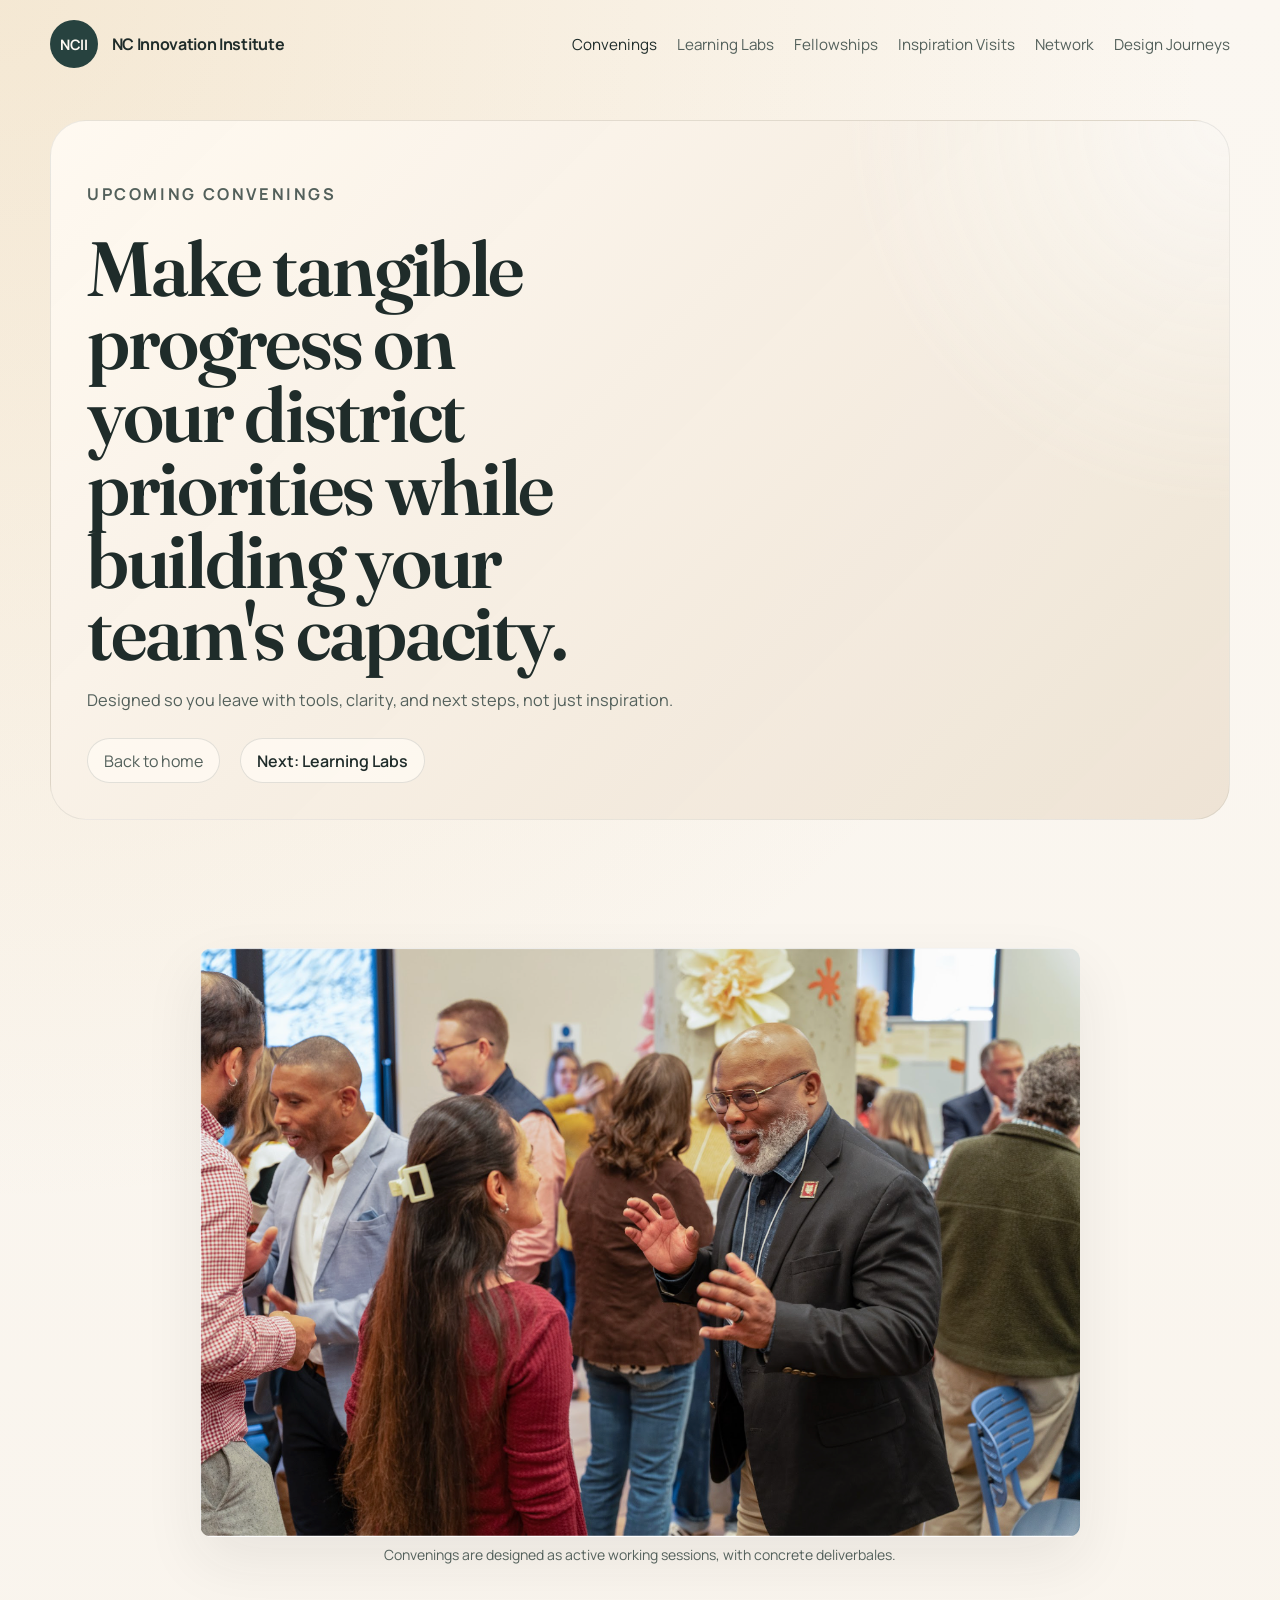
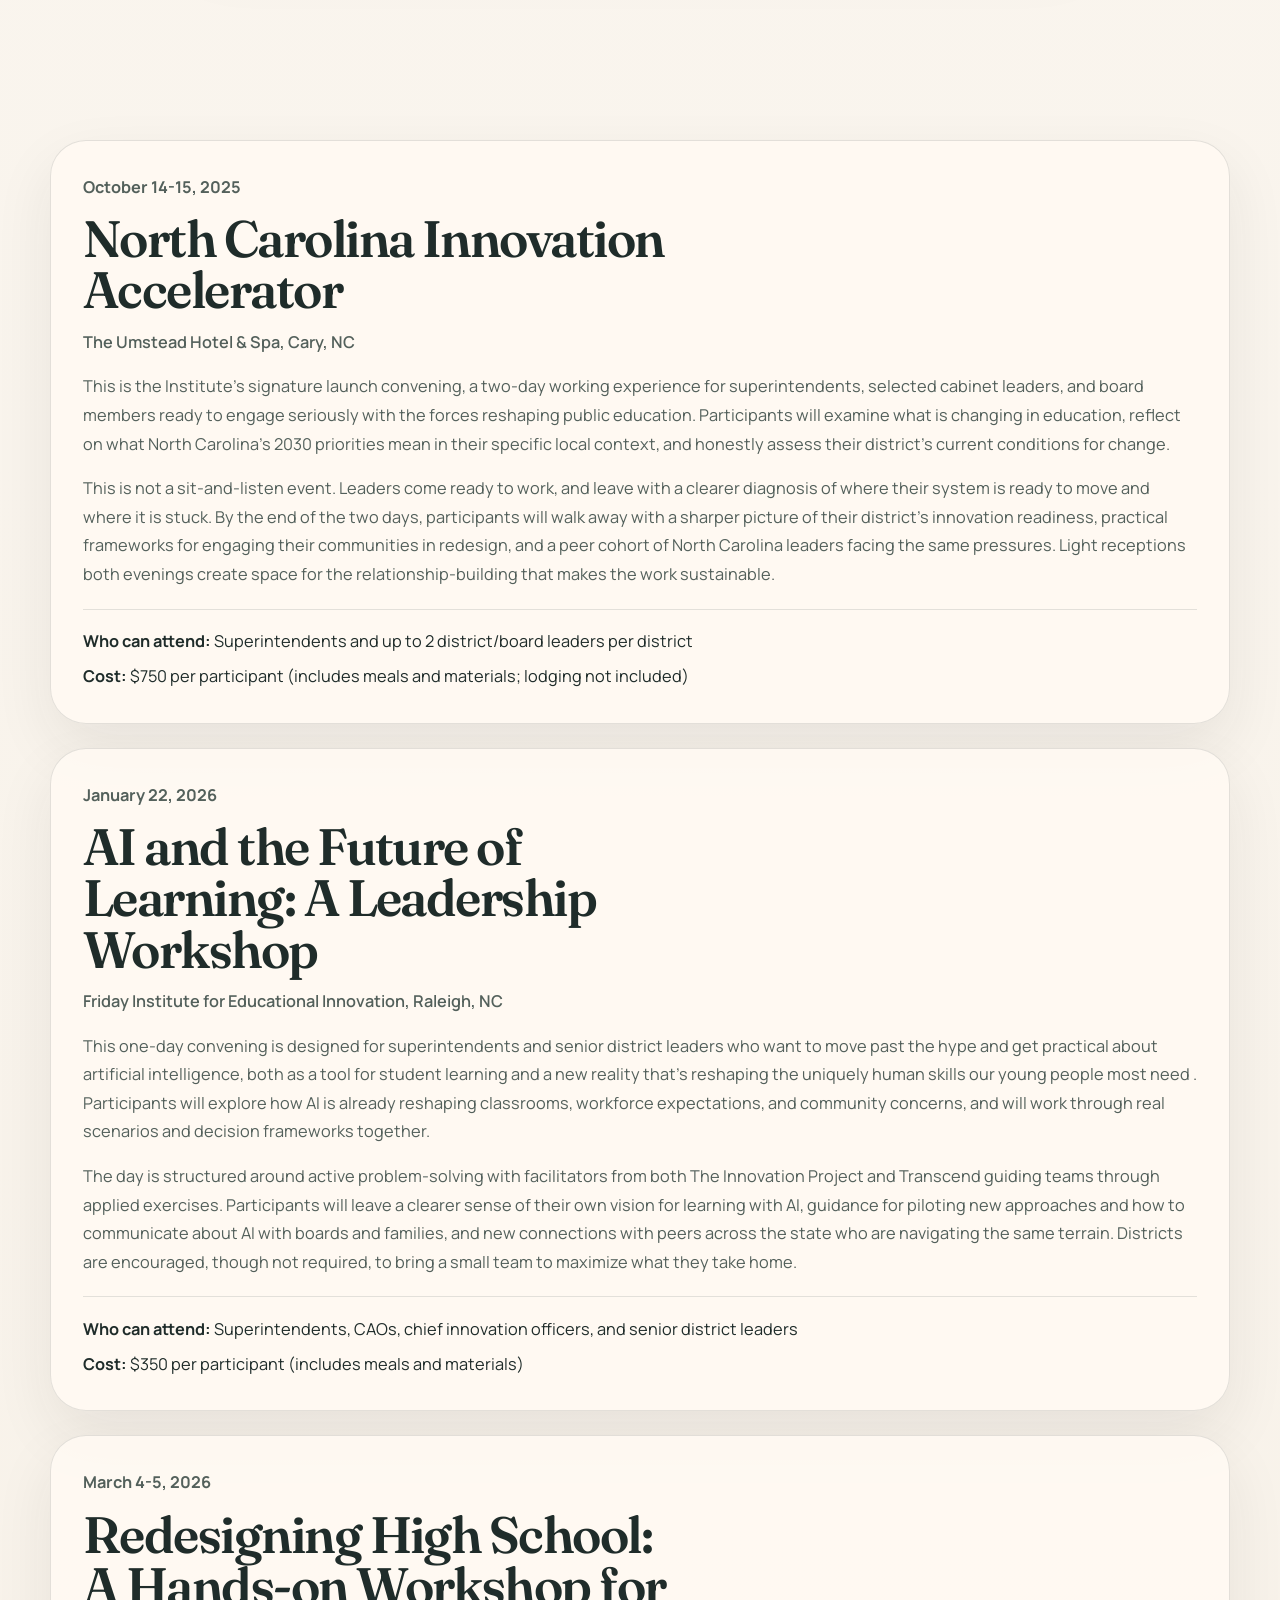
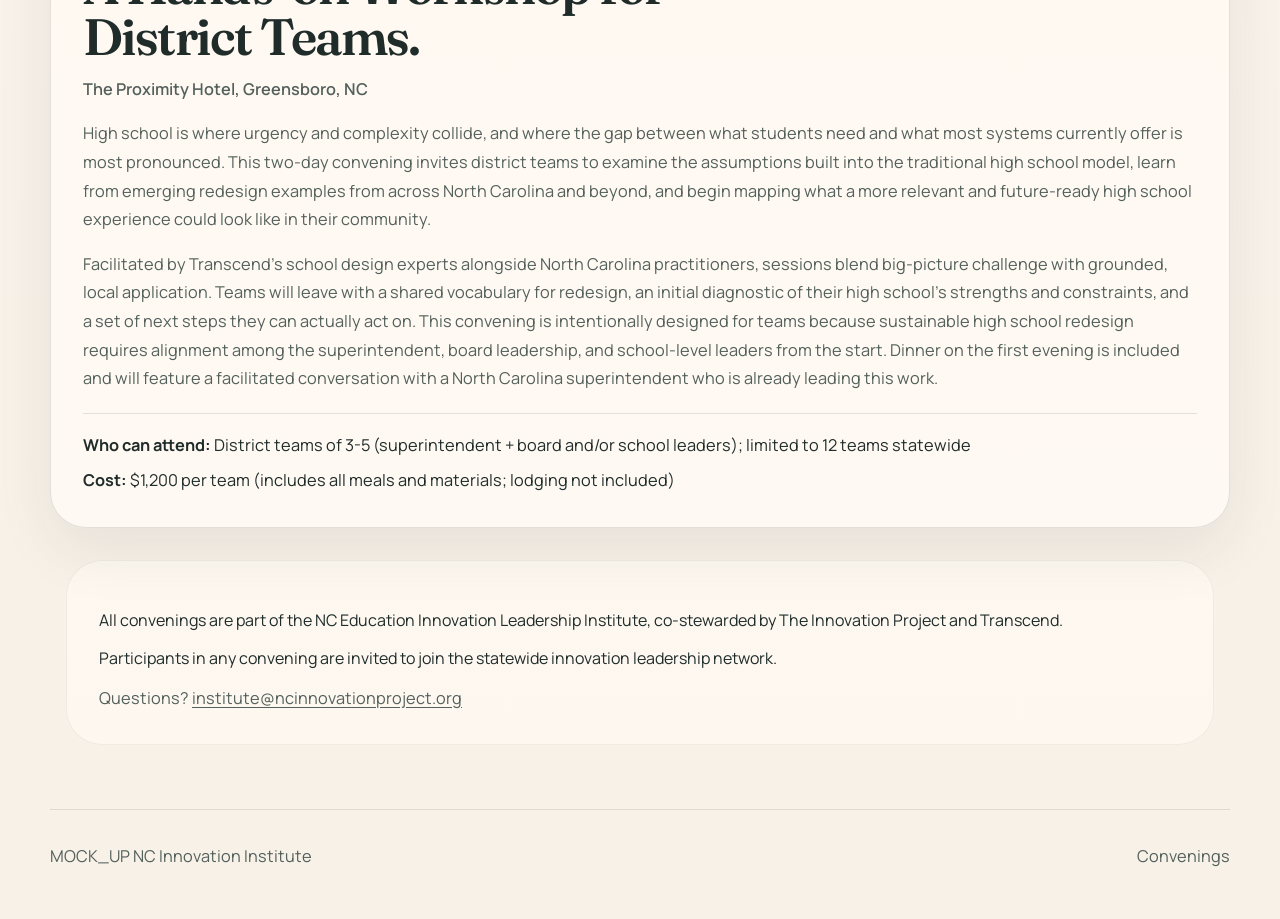
==== pages/convenings.html @ 60e68840 "Initial website version" ====
<!DOCTYPE html>
<html lang="en">
  <head>
    <meta charset="UTF-8" />
    <meta name="viewport" content="width=device-width, initial-scale=1.0" />
    <title>Convenings | NC Innovation Institute</title>
    <link rel="preconnect" href="https://fonts.googleapis.com" />
    <link rel="preconnect" href="https://fonts.gstatic.com" crossorigin />
    <link
      href="https://fonts.googleapis.com/css2?family=Fraunces:opsz,wght@9..144,500;9..144,600&family=Manrope:wght@400;500;600;700&display=swap"
      rel="stylesheet"
    />
    <link rel="stylesheet" href="../styles.css" />
  </head>
  <body>
    <div class="page-shell">
      <header class="site-header">
        <a class="brand" href="../index.html">
          <span class="brand-mark">NCII</span>
          <span class="brand-text">NC Innovation Institute</span>
        </a>
        <button class="nav-toggle" type="button" aria-expanded="false" aria-controls="site-nav">
          Menu
        </button>
        <nav id="site-nav" class="site-nav">
          <a href="./convenings.html">Convenings</a>
          <a href="./learning-labs.html">Learning Labs</a>
          <a href="./fellowships.html">Fellowships</a>
          <a href="./inspiration-visits.html">Inspiration Visits</a>
          <a href="./network.html">Network</a>
          <a href="./design-journeys.html">Design Journeys</a>
        </nav>
      </header>

      <main>
        <section class="page-hero section">
          <div class="page-hero-panel accent-sand">
            <div class="page-intro">
              <p class="eyebrow">Upcoming Convenings</p>
              <h1>Make tangible progress on your district priorities while building your team's capacity.</h1>
              <p>
                Designed so you leave with tools, clarity, and next steps, not just inspiration.
              </p>
            </div>
            <div class="subnav">
              <a href="../index.html">Back to home</a>
              <a href="./learning-labs.html" class="sage-tab">Next: Learning Labs</a>
            </div>
          </div>
        </section>

        <section class="section">
          <div class="image-row">
            <figure class="full-width-photo">
              <img
                src="../Images/Adults1%20.png"
                alt="Education leaders gathered in a working session"
                class="full-width-image"
                loading="lazy"
              />
              <p class="image-caption">Convenings are designed as active working sessions, with concrete deliverbales.</p>
            </figure>
          </div>
        </section>

        <section class="section">
          <div class="events-grid">
            <article class="event-card">
              <p class="event-kicker">October 14-15, 2025</p>
              <h2>North Carolina Innovation Accelerator</h2>
              <p class="event-location">The Umstead Hotel &amp; Spa, Cary, NC</p>
              <p>
                This is the Institute's signature launch convening, a two-day working experience
                for superintendents, selected cabinet leaders, and board members ready to engage
                seriously with the forces reshaping public education. Participants will examine what
                is changing in education, reflect on what North Carolina's 2030 priorities mean in
                their specific local context, and honestly assess their district's current
                conditions for change.
              </p>
              <p>
                This is not a sit-and-listen event. Leaders come ready to work, and leave with a
                clearer diagnosis of where their system is ready to move and where it is stuck. By
                the end of the two days, participants will walk away with a sharper picture of
                their district's innovation readiness, practical frameworks for engaging their
                communities in redesign, and a peer cohort of North Carolina leaders facing the
                same pressures. Light receptions both evenings create space for the
                relationship-building that makes the work sustainable.
              </p>
              <div class="event-meta">
                <p><strong>Who can attend:</strong> Superintendents and up to 2 district/board leaders per district</p>
                <p><strong>Cost:</strong> $750 per participant (includes meals and materials; lodging not included)</p>
              </div>
            </article>

            <article class="event-card">
              <p class="event-kicker">January 22, 2026</p>
              <h2>AI and the Future of Learning: A Leadership Workshop</h2>
              <p class="event-location">Friday Institute for Educational Innovation, Raleigh, NC</p>
              <p>
                This one-day convening is designed for superintendents and senior district
                leaders who want to move past the hype and get practical about artificial
                intelligence, both as a tool for student learning and a new reality that's reshaping the uniquely human skills our young people most need .
                Participants will explore how AI is already reshaping classrooms, workforce
                expectations, and community concerns, and will work through real scenarios and
                decision frameworks together.
              </p>
              <p>
                The day is structured around active problem-solving with facilitators from both The
                Innovation Project and Transcend guiding teams through applied exercises.
                Participants will leave a clearer sense of their own vision for learning with AI,
                guidance for piloting new approaches and how to communicate about AI with boards and
                families, and new connections with peers across the state who are navigating the
                same terrain. Districts are encouraged, though not required, to bring a small team
                to maximize what they take home.
              </p>
              <div class="event-meta">
                <p><strong>Who can attend:</strong> Superintendents, CAOs, chief innovation officers, and senior district leaders</p>
                <p><strong>Cost:</strong> $350 per participant (includes meals and materials)</p>
              </div>
            </article>

            <article class="event-card">
              <p class="event-kicker">March 4-5, 2026</p>
              <h2>Redesigning High School: A Hands-on Workshop for District Teams.</h2>
              <p class="event-location">The Proximity Hotel, Greensboro, NC</p>
              <p>
                High school is where urgency and complexity collide, and where the gap between what
                students need and what most systems currently offer is most pronounced. This two-day
                convening invites district teams to examine the assumptions built into the
                traditional high school model, learn from emerging redesign examples from across
                North Carolina and beyond, and begin mapping what a more relevant and future-ready
                high school experience could look like in their community.
              </p>
              <p>
                Facilitated by Transcend's school design experts alongside North Carolina
                practitioners, sessions blend big-picture challenge with grounded, local
                application. Teams will leave with a shared vocabulary for redesign, an initial
                diagnostic of their high school's strengths and constraints, and a set of next
                steps they can actually act on. This convening is intentionally designed for teams
                because sustainable high school redesign requires alignment among the superintendent,
                board leadership, and school-level leaders from the start. Dinner on the first
                evening is included and will feature a facilitated conversation with a North
                Carolina superintendent who is already leading this work.
              </p>
              <div class="event-meta">
                <p><strong>Who can attend:</strong> District teams of 3-5 (superintendent + board and/or school leaders); limited to 12 teams statewide</p>
                <p><strong>Cost:</strong> $1,200 per team (includes all meals and materials; lodging not included)</p>
              </div>
            </article>
          </div>

          <div class="section section-soft closing-panel">
            <p>
              All convenings are part of the NC Education Innovation Leadership Institute,
              co-stewarded by The Innovation Project and Transcend.
            </p>
            <p>
              Participants in any convening are invited to join the statewide innovation leadership
              network.
            </p>
            <p class="contact-line">
              Questions?
              <a href="mailto:institute@ncinnovationproject.org">institute@ncinnovationproject.org</a>
            </p>
          </div>
        </section>
      </main>

      <footer class="site-footer">
        <p>MOCK_UP NC Innovation Institute</p>
        <p>Convenings</p>
      </footer>
    </div>
    <script src="../script.js"></script>
  </body>
</html>
---- styles.css ----
/* Row layout for first course description and image */
.lab-desc-row {
  display: flex;
  flex-direction: row;
  align-items: flex-start;
  gap: 2.5rem;
  margin-bottom: 1.5rem;
}
.lab-desc-img {
  max-width: 700px;
  width: 90vw;
  height: auto;
  border-radius: 14px;
  box-shadow: var(--shadow);
  display: block;
  margin-top: -72px;
}
@media (max-width: 900px) {
  .lab-desc-row {
    flex-direction: column;
    gap: 1.2rem;
  }
  .lab-desc-img {
    width: 100%;
    max-width: 100%;
    margin: 0 auto;
  }
}
/* Flex layout for hero section on Learning Labs */
.hero-flex {
  display: flex;
  flex-direction: row;
  align-items: center;
  justify-content: space-between;
  gap: 2.5rem;
}
.hero-image-right {
  flex: 2 1 0;
  display: flex;
  align-items: stretch;
  justify-content: flex-end;
  min-width: 340px;
  max-width: 100%;
}
.hero-photo-lab {
  max-width: 1200px;
  width: 100%;
  height: auto;
  object-fit: cover;
  border-radius: 18px;
  box-shadow: var(--shadow);
  display: block;
}
@media (min-width: 1100px) {
  .hero-photo-lab {
    max-width: 810px;
  }
}
@media (min-width: 1100px) {
  .hero-photo-lab {
    max-width: 810px;
  }
}
@media (max-width: 900px) {
  .hero-flex {
    flex-direction: column;
    gap: 1.5rem;
  }
  .hero-image-right {
    justify-content: center;
    margin-top: 1.5rem;
  }
}
/* Rust background for Fellowships button on hover/focus/active */
.fellowships-btn:hover,
.fellowships-btn:focus,
.fellowships-btn:active {
  background: linear-gradient(180deg, #efd5ca, #e7b8a4) !important;
  color: var(--text) !important;
  border-radius: 999px;
  transition: background 0.2s;
}
/* Sage background, default text color for subnav tab */
.sage-tab {
  background: linear-gradient(180deg, #e6ebdf, #d9e0d0);
  color: var(--text) !important;
  border-radius: 999px;
  padding: 0.4em 1.2em;
  font-weight: 600;
  text-decoration: none;
  margin-left: 0.5em;
  transition: background 0.2s;
}
.sage-tab:hover {
  background: linear-gradient(180deg, #d9e0d0, #e6ebdf);
}
/* Sage text color for Learning Labs links */
.sage-link {
  color: #aeb79f !important;
  background: none !important;
}
.button-sand {
  background: var(--sand);
  color: var(--ink);
  border: none;
}

.button-rust {
  background: var(--rust);
  color: #fffaf3;
  border: none;
}

.button-ink {
  background: var(--ink);
  color: #fffaf3;
  border: none;
}
/* CTA Eyebrow Header */
.cta-eyebrow {
  color: var(--rust);
  text-transform: uppercase;
  font-size: 1.13rem;
  font-family: "Fraunces", serif;
  font-weight: 700;
  letter-spacing: 0.16em;
  text-align: center;
  margin-bottom: 2rem;
}

.cta-header {
  font-family: "Fraunces", serif;
  font-size: 2rem;
  font-weight: 600;
  text-align: center;
  margin: 0 0 1rem 0;
}

.cta-panel {
  max-width: 650px;
}

.cta-actions-row {
  display: flex;
  flex-wrap: wrap;
  gap: 1.1rem;
  justify-content: center;
  margin-top: 1.5rem;
  margin-bottom: 0.5rem;
}
/* Two-column feature grid for TIP/Transcend */
.feature-grid-2up {
  display: grid;
  grid-template-columns: 1fr 1fr;
  gap: 3rem;
  justify-items: stretch;
  align-items: start;
  margin-bottom: 0;
  width: 100%;
  max-width: 900px;
  margin-left: auto;
  margin-right: auto;
}

.feature-grid-2up article {
  flex: 0 1 340px;
  max-width: 380px;
  min-width: 260px;
  margin: 0;
  display: flex;
  flex-direction: column;
  align-items: center;
}

/* Together box spans both columns below */
.feature-together {
  grid-column: 1 / -1;
  background: var(--surface-strong);
  border: 1.5px solid var(--line);
  border-radius: var(--radius-lg);
  box-shadow: var(--shadow);
  margin-top: -0.5rem;
  margin-bottom: 2rem;
  padding: 2rem 1.5rem 1.5rem 1.5rem;
  text-align: center;
  font-size: 1.13rem;
  font-family: "Manrope", sans-serif;
}

.feature-together h3 {
  margin-top: 0;
  margin-bottom: 0.5rem;
  font-size: 1.3rem;
  font-family: "Fraunces", serif;
  font-weight: 600;
}
/* Style for feature grid logos */
.feature-logo {
  display: block;
  max-width: 180px;
  width: 100%;
  height: auto;
  margin: 0 auto 1rem auto;
  border-radius: 12px;
  box-shadow: 0 2px 12px rgba(0,0,0,0.07);
}
/* Make section-header-wide span both columns and match section-heading width */
.section-header-wide {
  width: 100%;
  max-width: 100vw;
  margin-left: 0;
  padding: 0 40px;
  margin-top: -2rem;
  margin-bottom: 1.75rem;
  text-align: left;
  font-family: "Fraunces", serif;
  font-weight: 600;
  letter-spacing: -0.03em;
}
:root {
  --bg: #f7f1e8;
  --surface: #fffaf3;
  --surface-strong: #f0e5d5;
  --text: #1f2c2a;
  --muted: #53605b;
  --line: rgba(31, 44, 42, 0.12);
  --sand: #dcc7a1;
  --sage: #aeb79f;
  --rust: #bc6f51;
  --blue: #7b9db4;
  --ink: #27423f;
  --gold: #d7a44c;
  --shadow: 0 24px 60px rgba(37, 41, 37, 0.08);
  --radius-xl: 36px;
  --radius-lg: 26px;
  --radius-md: 18px;
  --content-width: 1180px;
}

* {
  box-sizing: border-box;
}

html {
  scroll-behavior: smooth;
}

body {
  margin: 0;
  font-family: "Manrope", sans-serif;
  color: var(--text);
  background:
    radial-gradient(circle at top left, rgba(215, 164, 76, 0.18), transparent 28%),
    linear-gradient(180deg, #fbf7f1 0%, #f7f1e8 100%);
}

a {
  color: inherit;
  text-decoration: none;
}

.page-shell {
  min-height: 100vh;
}

.site-header,
.site-footer,
.hero,
.section {
  width: min(calc(100% - 2rem), var(--content-width));
  margin: 0 auto;
}

.site-header {
  display: flex;
  align-items: center;
  justify-content: space-between;
  gap: 1rem;
  padding: 1.25rem 0;
}

.brand {
  display: inline-flex;
  align-items: center;
  gap: 0.85rem;
  font-weight: 700;
  letter-spacing: -0.02em;
}

.brand-mark {
  display: inline-flex;
  align-items: center;
  justify-content: center;
  width: 3rem;
  height: 3rem;
  border-radius: 999px;
  background: var(--ink);
  color: #fffaf3;
  font-size: 0.9rem;
}

.brand-text {
  font-size: 1rem;
}

.nav-toggle {
  display: none;
  border: 1px solid var(--line);
  background: rgba(255, 250, 243, 0.7);
  border-radius: 999px;
  padding: 0.75rem 1rem;
  font: inherit;
  color: var(--text);
}

.site-nav {
  display: flex;
  flex-wrap: wrap;
  justify-content: flex-end;
  gap: 0.85rem 1.25rem;
}

.site-nav a {
  color: var(--muted);
  font-size: 0.95rem;
}

.site-nav a:hover,
.site-nav a:focus-visible,
.site-nav a.current {
  color: var(--text);
}

.hero {
  display: grid;
  grid-template-columns: minmax(0, 1.1fr) minmax(320px, 0.9fr);
  gap: 2.5rem;
  align-items: center;
  padding: 2rem 0 4rem;
}

.eyebrow {
  margin: 1.5rem 0 1.5rem 0;
  color: var(--rust);
  font-size: 0.943rem;
  font-weight: 700;
  letter-spacing: 0.16em;
  text-transform: uppercase;
}

h1,
h2,
h3 {
  font-family: "Fraunces", serif;
  font-weight: 600;
  letter-spacing: -0.03em;
  margin: 0;
}

h1 {
  font-size: clamp(3rem, 6vw, 5.75rem);
  line-height: 0.95;
  max-width: 10.5ch;
}

.accent {
  color: var(--rust);
  font-size: 0.8em;
}

h2 {
  font-size: clamp(2rem, 4vw, 3.25rem);
  line-height: 1;
  max-width: 14ch;
}

h3 {
  font-size: 1.5rem;
  line-height: 1.05;
}

.hero-text,
.copy-block p,
.audience-card p,
.program-card p,
.feature-grid p,
.stat-panel p,
.page-intro p,
.detail-card p,
.site-footer p,
.cta-copy,
.contact-line,
.quote-attribution {
  color: var(--muted);
  line-height: 1.7;
  font-size: 1.02rem;
}

.hero-actions {
  display: flex;
  flex-wrap: wrap;
  gap: 0.85rem;
  margin-top: 2rem;
}

.button {
  display: inline-flex;
  align-items: center;
  justify-content: center;
  min-height: 3.25rem;
  padding: 0.85rem 1.35rem;
  border-radius: 999px;
  font-weight: 700;
}

.button-primary {
  background: var(--ink);
  color: #fffaf3;
}

.button-secondary {
  border: 1px solid var(--line);
  background: rgba(255, 250, 243, 0.72);
}

.hero-art {
  position: relative;
  min-height: 480px;
}

.shape {
  position: absolute;
  border-radius: 38% 62% 57% 43% / 42% 39% 61% 58%;
  opacity: 0.95;
}

.shape-sand {
  inset: 2rem 4rem 7rem 1rem;
  background: linear-gradient(135deg, #f0dcc0, #dcc7a1);
}

.shape-rust {
  right: 0;
  top: 1rem;
  width: 210px;
  height: 210px;
  background: linear-gradient(145deg, #c77e61, #a65f43);
}

.shape-ink {
  left: 1rem;
  bottom: 0;
  width: 160px;
  height: 160px;
  background: linear-gradient(145deg, #35504c, #223532);
}

.hero-card {
  position: absolute;
  right: 2rem;
  bottom: 2rem;
  width: min(100%, 360px);
  padding: 1.5rem;
  border-radius: var(--radius-lg);
  background: rgba(255, 250, 243, 0.82);
  border: 1px solid rgba(255, 255, 255, 0.65);
  backdrop-filter: blur(18px);
  box-shadow: var(--shadow);
}

.hero-card-label {
  margin: 0 0 1rem;
  font-size: 0.82rem;
  font-weight: 700;
  text-transform: uppercase;
  letter-spacing: 0.14em;
  color: var(--rust);
}

.hero-card ul {
  margin: 0;
  padding-left: 1.1rem;
  color: var(--text);
  line-height: 1.8;
}

.section {
  padding: 2rem 0 4rem;
}

.section-soft {
  background: rgba(255, 250, 243, 0.72);
  border: 1px solid rgba(31, 44, 42, 0.06);
  border-radius: var(--radius-xl);
  padding: 2rem;
}

.section-band {
  margin-bottom: 4rem;
  padding: 2.5rem;
  background: linear-gradient(180deg, rgba(222, 205, 176, 0.42), rgba(255, 250, 243, 0.8));
  border-radius: var(--radius-xl);
}

.section-heading {
  margin-bottom: 1.75rem;
  text-align: center;
  width: calc(100% + 5rem);
  margin-left: -2.5rem;
  margin-right: -2.5rem;
  margin-top: -2rem;
}

.two-column {
  display: grid;
  grid-template-columns: minmax(0, 1.15fr) minmax(280px, 0.85fr);
  gap: 1.5rem;
}

.stat-panel,
.detail-card,
.feature-grid article {
  padding: 1.5rem;
  background: var(--surface);
  border: 1px solid var(--line);
  border-radius: var(--radius-lg);
  box-shadow: var(--shadow);
}

.stat-panel ul {
  list-style: none;
  padding: 0;
  margin: 0;
  margin-top: 1rem;
}

.stat-panel li {
  position: relative;
  padding-left: 1.5rem;
  margin-bottom: 1rem;
}

.stat-panel li::before {
  content: "▶";
  color: var(--rust);
  position: absolute;
  left: 0;
}

.card-grid,
.feature-grid,
.detail-card {
  background: linear-gradient(180deg, #e6ebdf, #d9e0d0);
  border: 1px solid var(--line);
  border-radius: var(--radius-lg);
  box-shadow: var(--shadow);
}
.stat-panel,
.feature-grid article {
  padding: 1.5rem;
  background: var(--surface);
  border: 1px solid var(--line);
  border-radius: var(--radius-lg);
  box-shadow: var(--shadow);
}
}

.feature-grid {
  grid-template-columns: repeat(3, minmax(0, 1fr));
}

.audience-grid {
  grid-template-columns: repeat(2, minmax(0, 1fr));
}

.quote-grid {
  display: grid;
  grid-template-columns: repeat(3, 1fr);
  gap: 1.25rem;
}

.detail-grid {
  grid-template-columns: repeat(2, minmax(0, 1fr));
}

.events-grid {
  display: grid;
  gap: 1.5rem;
}

.labs-grid {
  display: grid;
  gap: 1.5rem;
}

.image-row {
  display: grid;
  grid-template-columns: repeat(auto-fit, minmax(220px, 280px));
  gap: 1rem;
  align-items: start;
  justify-content: start;
}

.photo-panel {
  margin: 0;
  padding: 0.65rem;
  background: rgba(255, 250, 243, 0.86);
  border: 1px solid var(--line);
  border-radius: var(--radius-lg);
  box-shadow: var(--shadow);
  max-width: 280px;
}

.photo-panel img {
  display: block;
  width: 100%;
  height: 240px;
  object-fit: cover;
  border-radius: calc(var(--radius-lg) - 8px);
}

.photo-panel figcaption {
  margin-top: 0.45rem;
  color: var(--muted);
  font-size: 0.78rem;
  line-height: 1.4;
}

.audience-card,
.quote-card {
  padding: 1.5rem;
  background: rgba(255, 250, 243, 0.85);
  border: 1px solid var(--line);
  border-radius: var(--radius-lg);
  box-shadow: var(--shadow);
}

.audience-card h3 {
  margin-bottom: 0.65rem;
}

.program-card {
  display: flex;
  flex-direction: column;
  gap: 1rem;
  min-height: 250px;
  padding: 1.5rem;
  border-radius: var(--radius-lg);
  box-shadow: var(--shadow);
  transition: transform 160ms ease, box-shadow 160ms ease;
}

.program-card span {
  margin-top: auto;
  font-weight: 700;
}

.program-card:hover,
.program-card:focus-visible {
  transform: translateY(-4px);
  box-shadow: 0 28px 70px rgba(37, 41, 37, 0.12);
}

.event-card {
  padding: 2rem;
  background: rgba(255, 250, 243, 0.88);
  border: 1px solid var(--line);
  border-radius: var(--radius-xl);
  box-shadow: var(--shadow);
}

.event-kicker,
.event-location {
  margin: 0 0 0.75rem;
  color: var(--rust);
  font-weight: 700;
}

.event-location {
  color: var(--muted);
  font-weight: 600;
}

.event-card h2 {
  max-width: 18ch;
  margin-bottom: 0.75rem;
}

.event-card p {
  color: var(--muted);
  line-height: 1.75;
  font-size: 1.02rem;
}

.event-meta {
  display: grid;
  gap: 0.4rem;
  margin-top: 1.25rem;
  padding-top: 1.1rem;
  border-top: 1px solid var(--line);
}

.event-meta p {
  margin: 0;
  color: var(--text);
}

.closing-panel {
  margin-top: 2rem;
}

.lab-card {
  padding: 2rem;
  background: rgba(255, 250, 243, 0.88);
  border: 1px solid var(--line);
  border-radius: var(--radius-xl);
  box-shadow: var(--shadow);
}

.lab-kicker {
  margin: 0 0 0.85rem;
  color: var(--ink);
  font-family: "Fraunces", serif;
  font-size: 20px !important;
  line-height: 1.2;
  letter-spacing: -0.03em;
  font-weight: 700;
}

/* Half-width description for first course */
.lab-desc-half {
  width: 100%;
  float: left;
  margin-right: 2.5%;
  box-sizing: border-box;
  min-width: 260px;
  max-width: 480px;
  display: inline-block;
  vertical-align: top;
}

.lab-meta,
.lab-outcomes {
  display: grid;
  gap: 0.45rem;
}

.lab-meta {
  margin-bottom: 1rem;
}

.lab-meta p,
.lab-outcomes p,
.lab-card p {
  margin: 0;
  color: var(--muted);
  line-height: 1.75;
  font-size: 1.02rem;
}

.lab-outcomes {
  margin-top: 1.25rem;
  padding-top: 1.1rem;
  border-top: 1px solid var(--line);
}

.lab-outcomes p {
  color: var(--text);
}

.accent-sand {
  background: linear-gradient(180deg, #f6ecdd, #e9dbc2);
}

.accent-sage {
  background: linear-gradient(180deg, #e6ebdf, #d9e0d0);
}

.accent-rust {
  background: linear-gradient(180deg, #efd5ca, #e7b8a4);
}

.accent-blue {
  background: linear-gradient(180deg, #dde7ee, #c7d8e3);
}

.accent-ink {
  background: linear-gradient(180deg, #cad6d3, #afc1bc);
}

.accent-gold {
  background: linear-gradient(180deg, #f4e2bd, #ebd19a);
}

.quote {
  margin: 0 0 1rem;
  font-family: "Fraunces", serif;
  font-size: 1.45rem;
  line-height: 1.25;
  letter-spacing: -0.02em;
}

.quote-attribution {
  margin: 0;
}

.cta-section {
  padding-top: 0;
}

.cta-panel {
  padding: 1.5rem 2rem;
  border-radius: var(--radius-xl);
  background:
    radial-gradient(circle at left top, rgba(215, 164, 76, 0.18), transparent 22%),
    linear-gradient(135deg, rgba(39, 66, 63, 0.96), rgba(69, 94, 89, 0.95));
  color: #fffaf3;
  max-width: none;
  margin: 2.5rem auto 0 auto;
  box-shadow: 0 4px 32px rgba(39,66,63,0.10);
  text-align: center;
}

.cta-panel .eyebrow,
.cta-panel .contact-line,
.cta-panel .cta-copy,
.cta-panel h2 {
  color: #fffaf3;
}

.contact-line {
  margin: 1rem 0 0;
}

.contact-line a {
  text-decoration: underline;
  text-underline-offset: 0.2em;
}

.fellowship-intro p {
  color: var(--muted);
  line-height: 1.75;
  font-size: 1.05rem;
}

.marketplace-grid {
  display: grid;
  grid-template-columns: repeat(2, minmax(0, 1fr));
  gap: 1.25rem;
  margin-top: 1.5rem;
}

.conditions-grid {
  display: grid;
  grid-template-columns: repeat(3, minmax(0, 1fr));
  gap: 1.25rem;
}

.page-hero {
  padding: 2rem 0 3rem;
}

.page-hero-panel {
  padding: 2.25rem;
  border-radius: var(--radius-xl);
  background:
    radial-gradient(circle at top right, rgba(255, 255, 255, 0.6), transparent 28%),
    linear-gradient(135deg, rgba(255, 250, 243, 0.92), rgba(236, 225, 209, 0.9));
  border: 1px solid rgba(31, 44, 42, 0.08);
}

.page-intro {
  max-width: 720px;
}

.subnav {
  display: flex;
  flex-wrap: wrap;
  gap: 0.75rem;
  margin-top: 1.5rem;
}

.subnav a {
  padding: 0.65rem 1rem;
  border-radius: 999px;
  background: rgba(255, 250, 243, 0.8);
  border: 1px solid var(--line);
  color: var(--muted);
}

.subnav a:hover,
.subnav a:focus-visible {
  color: var(--text);
}

.detail-card h3 {
  margin-bottom: 0.85rem;
}

.note {
  margin-top: 1rem;
  padding: 1rem 1.1rem;
  border-left: 4px solid var(--rust);
  background: rgba(188, 111, 81, 0.08);
  color: var(--text);
}

.site-footer {
  display: flex;
  justify-content: space-between;
  gap: 1rem;
  padding: 1rem 0 2rem;
  border-top: 1px solid var(--line);
}

@media (max-width: 980px) {
  .hero,
  .two-column,
  .card-grid,
  .feature-grid,
  .detail-grid,
  .audience-grid,
  .quote-grid,
  .marketplace-grid,
  .conditions-grid {
    grid-template-columns: 1fr;
  }

  .image-row {
    grid-template-columns: repeat(auto-fit, minmax(220px, 280px));
  }

  .hero {
    padding-top: 1rem;
  }
}

@media (max-width: 760px) {
  .site-header {
    align-items: flex-start;
    flex-wrap: wrap;
  }

  .nav-toggle {
    display: inline-flex;
  }

  .site-nav {
    display: none;
    width: 100%;
    padding-top: 0.5rem;
    flex-direction: column;
    align-items: flex-start;
  }

  .site-nav.open {
    display: flex;
  }

  .hero-art {
    min-height: 360px;
  }

  .hero-card {
    right: 1rem;
    left: 1rem;
    width: flexible;
  }

  .section-soft,
  .section-band,
  .page-hero-panel {
    padding: 1.5rem;
  }

  .site-footer {
    flex-direction: column;
  }
}

/* Homepage feature image styles */
.homepage-feature-image {
  display: block;
  width: 100%;
  max-width: 900px;
  height: auto;
  margin: 2.5rem auto;
  border-radius: 24px;
  box-shadow: 0 8px 32px rgba(0,0,0,0.10);
  object-fit: cover;
}

.image-caption {
  text-align: center;
  font-size: 0.875rem;
  color: var(--muted);
  margin-top: 0.5rem;
  margin-bottom: 2rem;
}

.image-row {
  display: flex;
  gap: 1rem;
  margin: 2rem 0;
}

.full-width-photo {
  flex: 1;
}

.full-width-image {
  width: 80%;
  height: auto;
  container {
  max-width: 1200px;
  margin: 0;
}
  border-radius: 12px;
  box-shadow: var(--shadow);
  display: block;
  margin-left: auto;
  margin-right: auto;
}
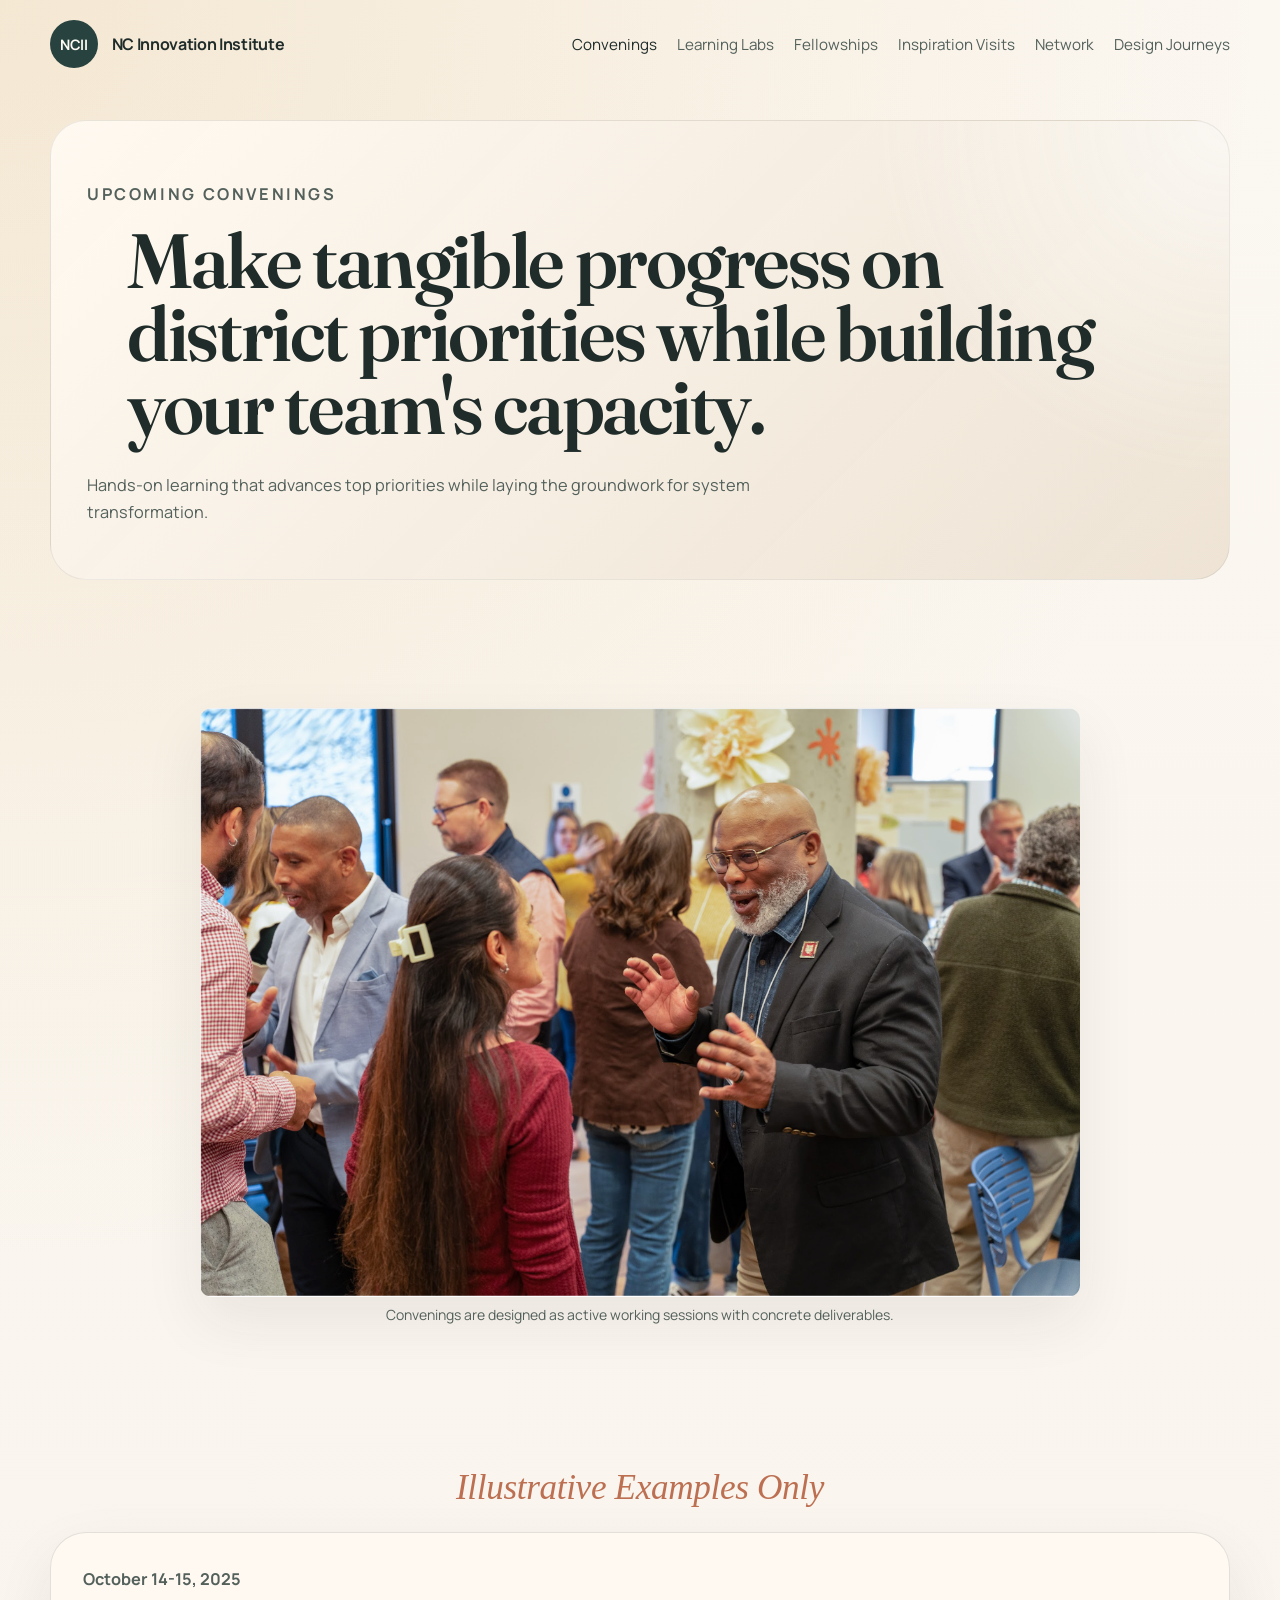
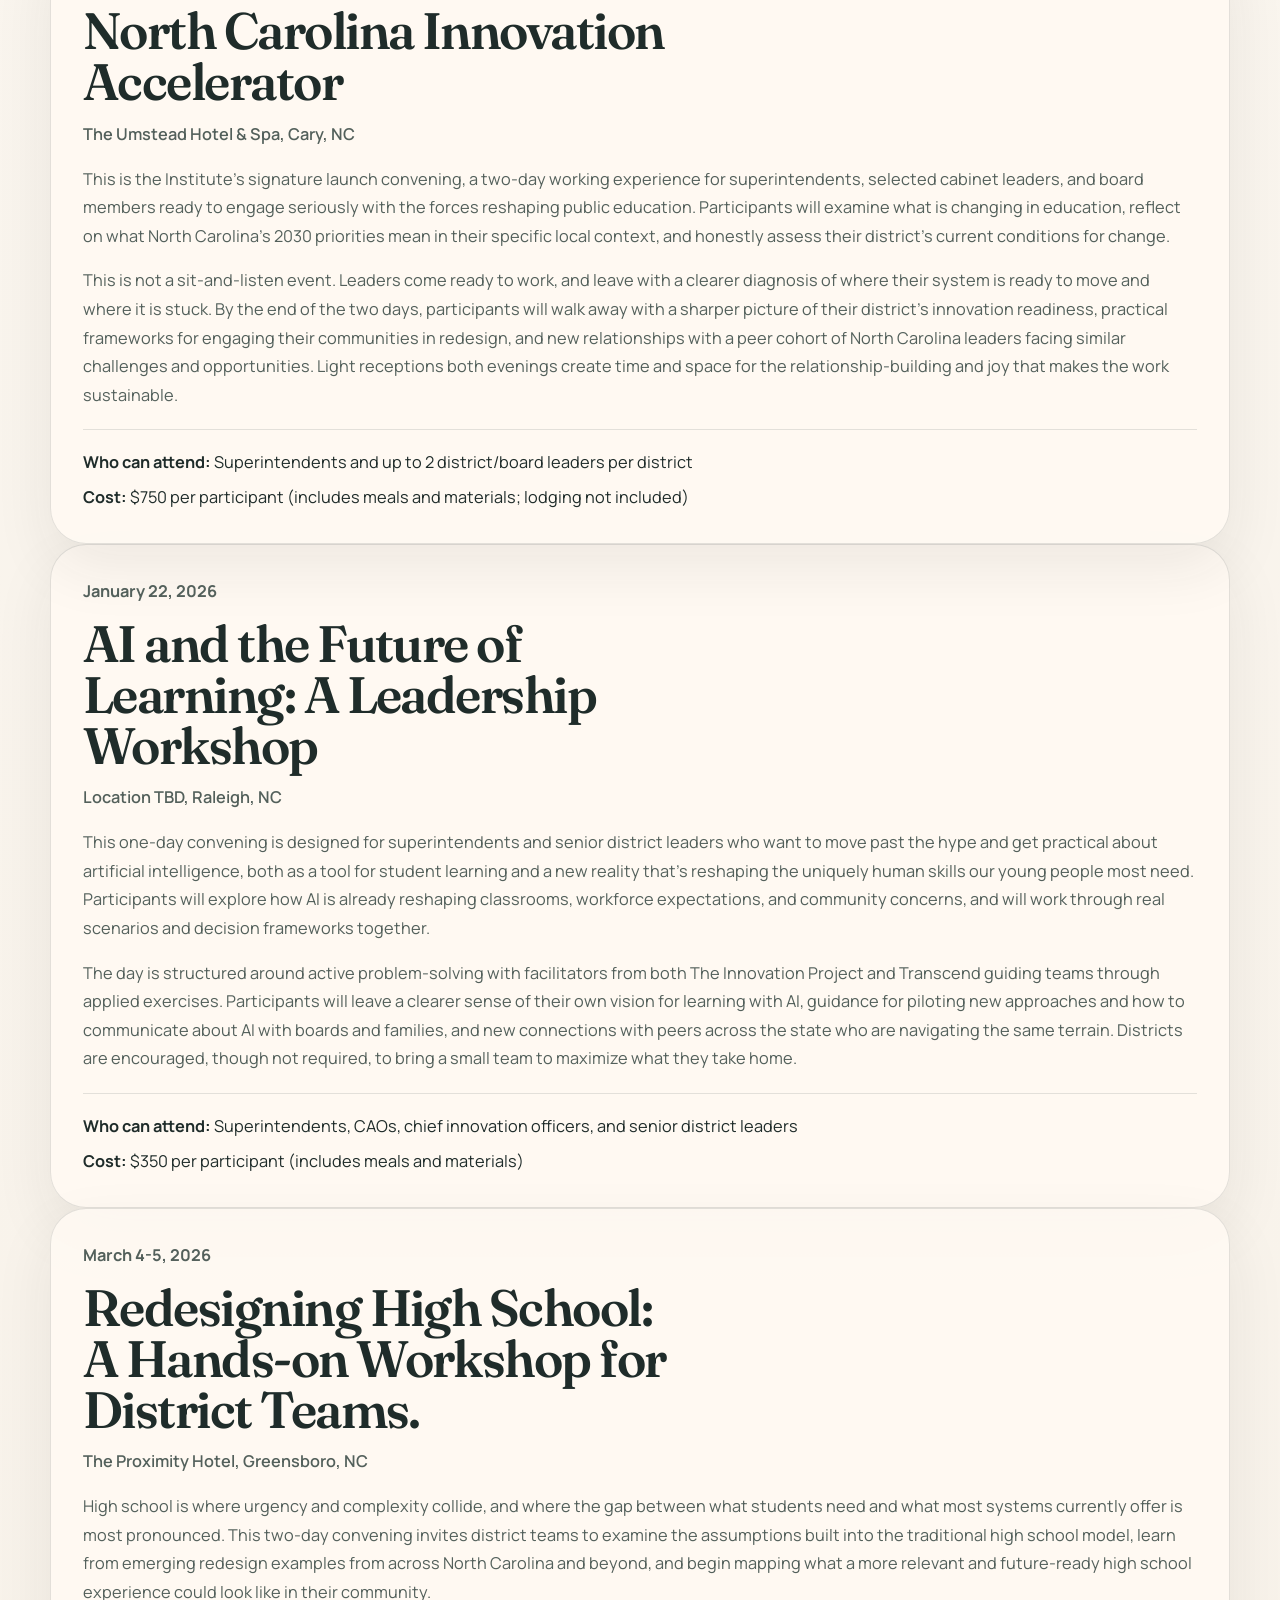
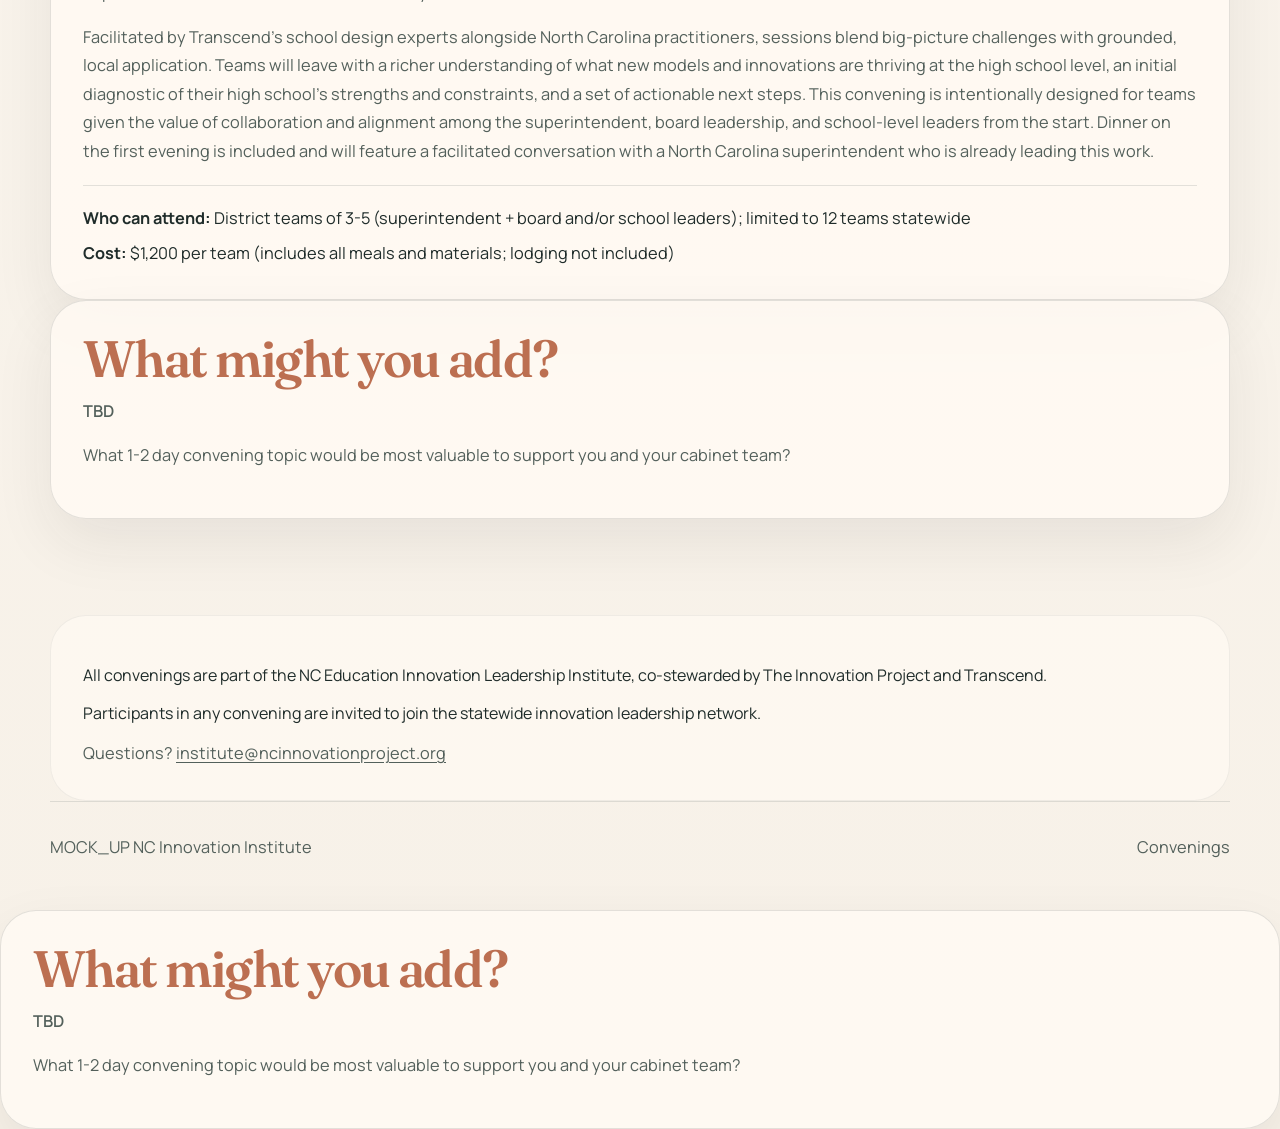
==== commit 5f5482a6: "Update 4.1" ====
--- a/pages/convenings.html
+++ b/pages/convenings.html
@@ -37,14 +37,12 @@
           <div class="page-hero-panel accent-sand">
             <div class="page-intro">
               <p class="eyebrow">Upcoming Convenings</p>
-              <h1>Make tangible progress on your district priorities while building your team's capacity.</h1>
-              <p>
-                Designed so you leave with tools, clarity, and next steps, not just inspiration.
+            </div>
+            <h1 class="section-header-wide" style="text-align:left;">Make tangible progress on district priorities while building your team's capacity.</h1>
+            <div class="page-intro">
+              <p style="max-width: 100%; width: 100vw; white-space: normal;">
+                Hands-on learning that advances top priorities while laying the groundwork for system transformation.
               </p>
-            </div>
-            <div class="subnav">
-              <a href="../index.html">Back to home</a>
-              <a href="./learning-labs.html" class="sage-tab">Next: Learning Labs</a>
             </div>
           </div>
         </section>
@@ -58,12 +56,15 @@
                 class="full-width-image"
                 loading="lazy"
               />
-              <p class="image-caption">Convenings are designed as active working sessions, with concrete deliverbales.</p>
+              <p class="image-caption">Convenings are designed as active working sessions with concrete deliverables.</p>
             </figure>
           </div>
         </section>
 
         <section class="section">
+          <div style="width:100vw; max-width:100vw; margin-left:calc(-50vw + 50%); margin-right:calc(-50vw + 50%); margin-top: -2.5rem;">
+            <p style="font-family: 'Fraunces', serif; font-style: italic; font-size: 2.2rem; font-weight: 400; text-align: center; margin: 0.5rem 0 1.5rem 0; letter-spacing: -0.01em; color: var(--rust);">Illustrative Examples Only</p>
+          </div>
           <div class="events-grid">
             <article class="event-card">
               <p class="event-kicker">October 14-15, 2025</p>
@@ -82,24 +83,25 @@
                 clearer diagnosis of where their system is ready to move and where it is stuck. By
                 the end of the two days, participants will walk away with a sharper picture of
                 their district's innovation readiness, practical frameworks for engaging their
-                communities in redesign, and a peer cohort of North Carolina leaders facing the
-                same pressures. Light receptions both evenings create space for the
-                relationship-building that makes the work sustainable.
+                communities in redesign, and new relationships with a peer cohort of North Carolina leaders facing similar challenges and opportunities. 
+                Light receptions both evenings create time and space for the
+                relationship-building and joy that makes the work sustainable.
               </p>
               <div class="event-meta">
                 <p><strong>Who can attend:</strong> Superintendents and up to 2 district/board leaders per district</p>
                 <p><strong>Cost:</strong> $750 per participant (includes meals and materials; lodging not included)</p>
               </div>
             </article>
+        </div>
 
             <article class="event-card">
               <p class="event-kicker">January 22, 2026</p>
               <h2>AI and the Future of Learning: A Leadership Workshop</h2>
-              <p class="event-location">Friday Institute for Educational Innovation, Raleigh, NC</p>
+              <p class="event-location">Location TBD, Raleigh, NC</p>
               <p>
                 This one-day convening is designed for superintendents and senior district
                 leaders who want to move past the hype and get practical about artificial
-                intelligence, both as a tool for student learning and a new reality that's reshaping the uniquely human skills our young people most need .
+                intelligence, both as a tool for student learning and a new reality that's reshaping the uniquely human skills our young people most need.
                 Participants will explore how AI is already reshaping classrooms, workforce
                 expectations, and community concerns, and will work through real scenarios and
                 decision frameworks together.
@@ -133,11 +135,11 @@
               </p>
               <p>
                 Facilitated by Transcend's school design experts alongside North Carolina
-                practitioners, sessions blend big-picture challenge with grounded, local
-                application. Teams will leave with a shared vocabulary for redesign, an initial
-                diagnostic of their high school's strengths and constraints, and a set of next
-                steps they can actually act on. This convening is intentionally designed for teams
-                because sustainable high school redesign requires alignment among the superintendent,
+                practitioners, sessions blend big-picture challenges with grounded, local
+                application. Teams will leave with a richer understanding of what new models and innovations are thriving at the high school level, an initial
+                diagnostic of their high school's strengths and constraints, and a set of actionable next
+                steps. This convening is intentionally designed for teams
+                given the value of collaboration and alignment among the superintendent,
                 board leadership, and school-level leaders from the start. Dinner on the first
                 evening is included and will feature a facilitated conversation with a North
                 Carolina superintendent who is already leading this work.
@@ -147,6 +149,13 @@
                 <p><strong>Cost:</strong> $1,200 per team (includes all meals and materials; lodging not included)</p>
               </div>
             </article>
+              <article class="event-card" style="color: var(--rust);">
+                <h2>What might you add?</h2>
+                <p class="event-location">TBD</p>
+                <p>
+                  What 1-2 day convening topic would be most valuable to support you and your cabinet team?
+                </p>
+              </article>
           </div>
 
           <div class="section section-soft closing-panel">
@@ -170,7 +179,17 @@
         <p>MOCK_UP NC Innovation Institute</p>
         <p>Convenings</p>
       </footer>
-    </div>
+
+      </footer>
+
+            <article class="event-card" style="color: var(--rust);">
+              <h2>What might you add?</h2>
+              <p class="event-location">TBD</p>
+              <p>
+                What 1-2 day convening topic would be most valuable to support you and your cabinet team?
+              </p>
+            </article>
+          </div>
     <script src="../script.js"></script>
   </body>
 </html>
--- a/styles.css
+++ b/styles.css
@@ -133,7 +133,8 @@
   font-size: 2rem;
   font-weight: 600;
   text-align: center;
-  margin: 0 0 1rem 0;
+  margin: 0 auto 1rem auto;
+  width: 100%;
 }
 
 .cta-panel {
@@ -163,13 +164,15 @@
 }
 
 .feature-grid-2up article {
-  flex: 0 1 340px;
+  flex: 1 1 0;
   max-width: 380px;
   min-width: 260px;
+  min-height: 340px;
   margin: 0;
   display: flex;
   flex-direction: column;
   align-items: center;
+  justify-content: stretch;
 }
 
 /* Together box spans both columns below */
@@ -340,7 +343,7 @@
 }
 
 .eyebrow {
-  margin: 1.5rem 0 1.5rem 0;
+  margin: 1.5rem 0 3rem 0;
   color: var(--rust);
   font-size: 0.943rem;
   font-weight: 700;
@@ -547,13 +550,25 @@
   left: 0;
 }
 
-.card-grid,
-.feature-grid,
-.detail-card {
+/* Card grid for program pathways: 2 rows of 3 cards */
+.card-grid {
+  display: grid;
+  grid-template-columns: repeat(3, 1fr);
+  gap: 1.25rem;
+  background: none;
+  border: none;
+  box-shadow: none;
+}
+
+.program-card {
   background: linear-gradient(180deg, #e6ebdf, #d9e0d0);
   border: 1px solid var(--line);
   border-radius: var(--radius-lg);
   box-shadow: var(--shadow);
+  padding: 1.5rem;
+  display: flex;
+  flex-direction: column;
+  justify-content: space-between;
 }
 .stat-panel,
 .feature-grid article {
@@ -570,7 +585,20 @@
 }
 
 .audience-grid {
-  grid-template-columns: repeat(2, minmax(0, 1fr));
+  display: grid;
+  grid-template-columns: repeat(2, 1fr);
+  gap: 1.25rem;
+}
+
+.audience-card {
+  background: linear-gradient(180deg, #e6ebdf, #d9e0d0);
+  border: 1px solid var(--line);
+  border-radius: var(--radius-lg);
+  box-shadow: var(--shadow);
+  padding: 1.5rem;
+  display: flex;
+  flex-direction: column;
+  justify-content: space-between;
 }
 
 .quote-grid {
@@ -580,7 +608,27 @@
 }
 
 .detail-grid {
-  grid-template-columns: repeat(2, minmax(0, 1fr));
+  display: grid;
+  grid-template-columns: repeat(3, 1fr);
+  gap: 1.25rem;
+}
+
+/* Special layout for 5 cards: 3 on top, 2 centered below */
+/* Center the two lower boxes under the three upper boxes */
+.detail-grid > .detail-card:nth-child(4) {
+  grid-column: 2 / 3;
+}
+.detail-grid > .detail-card:nth-child(5) {
+  grid-column: 3 / 4;
+}
+
+@media (max-width: 900px) {
+  .detail-grid {
+    grid-template-columns: 1fr;
+  }
+  .detail-grid > .detail-card {
+    grid-column: auto !important;
+  }
 }
 
 .events-grid {
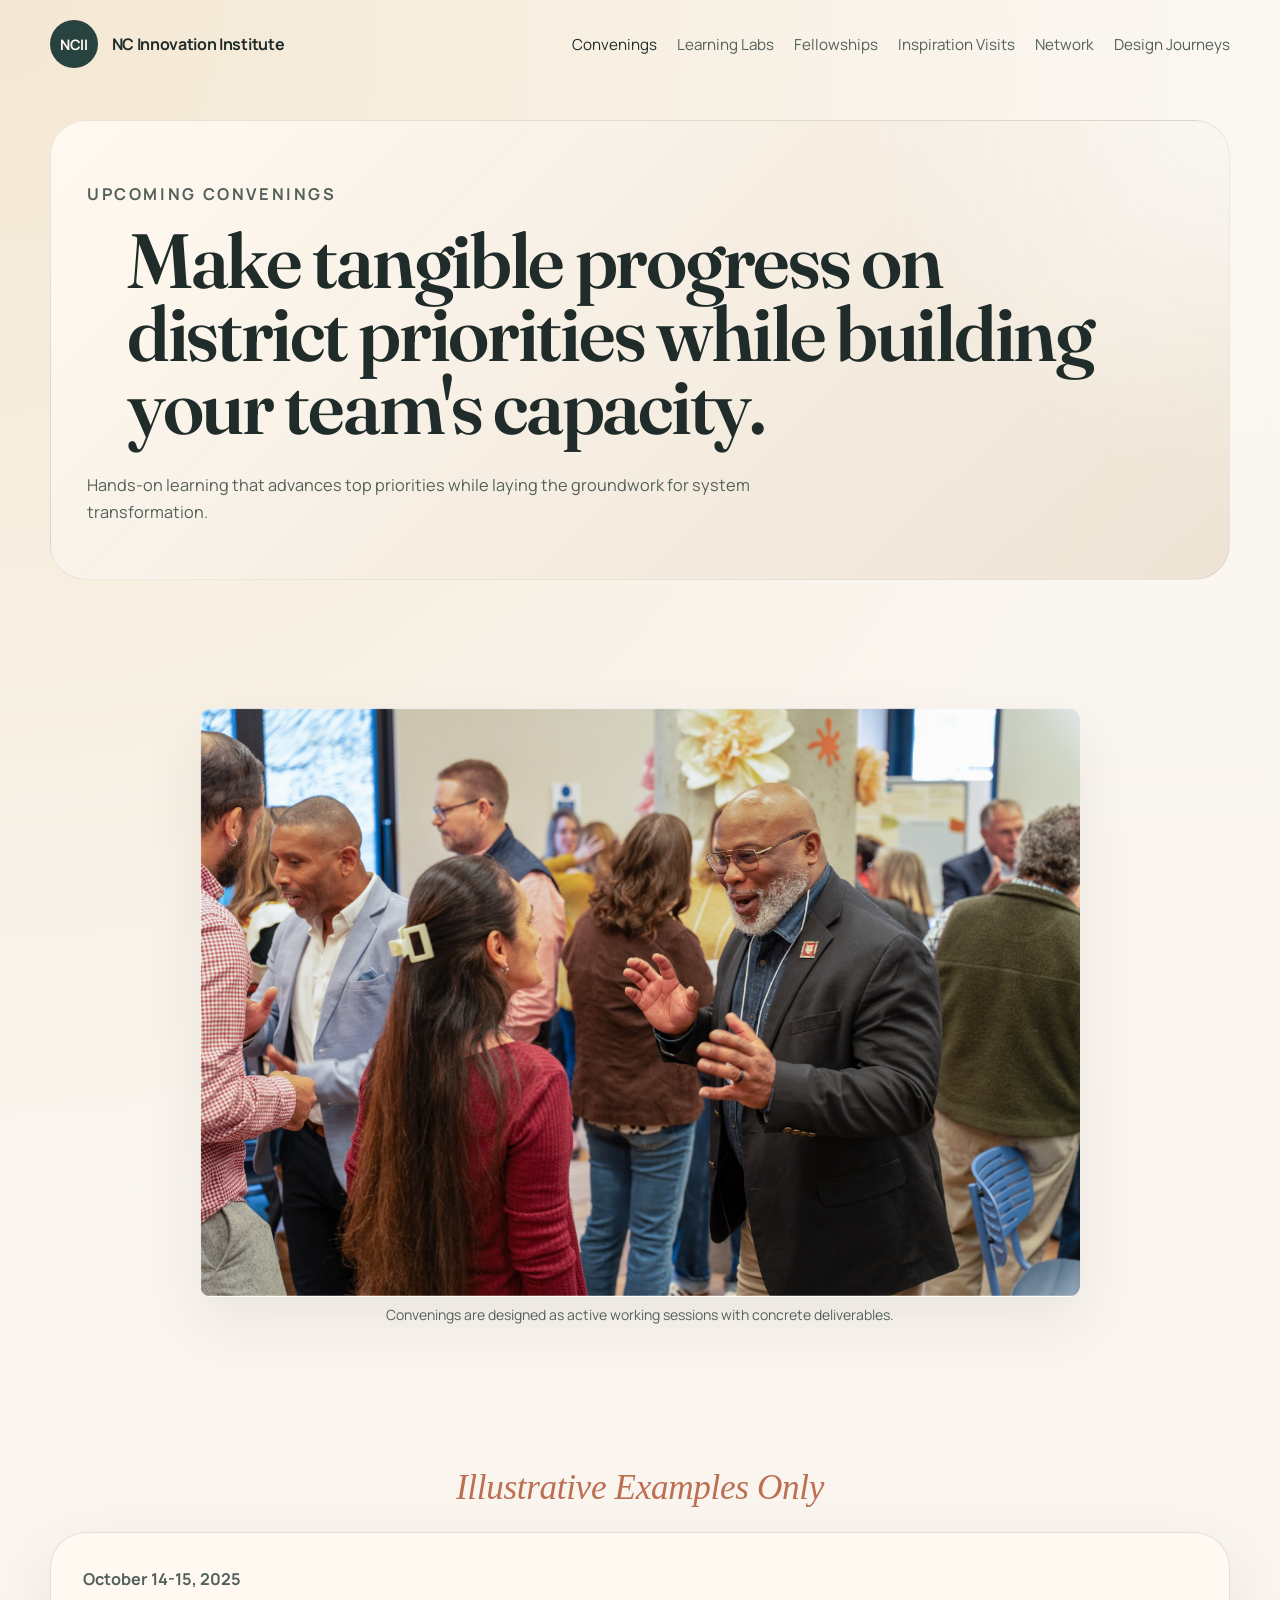
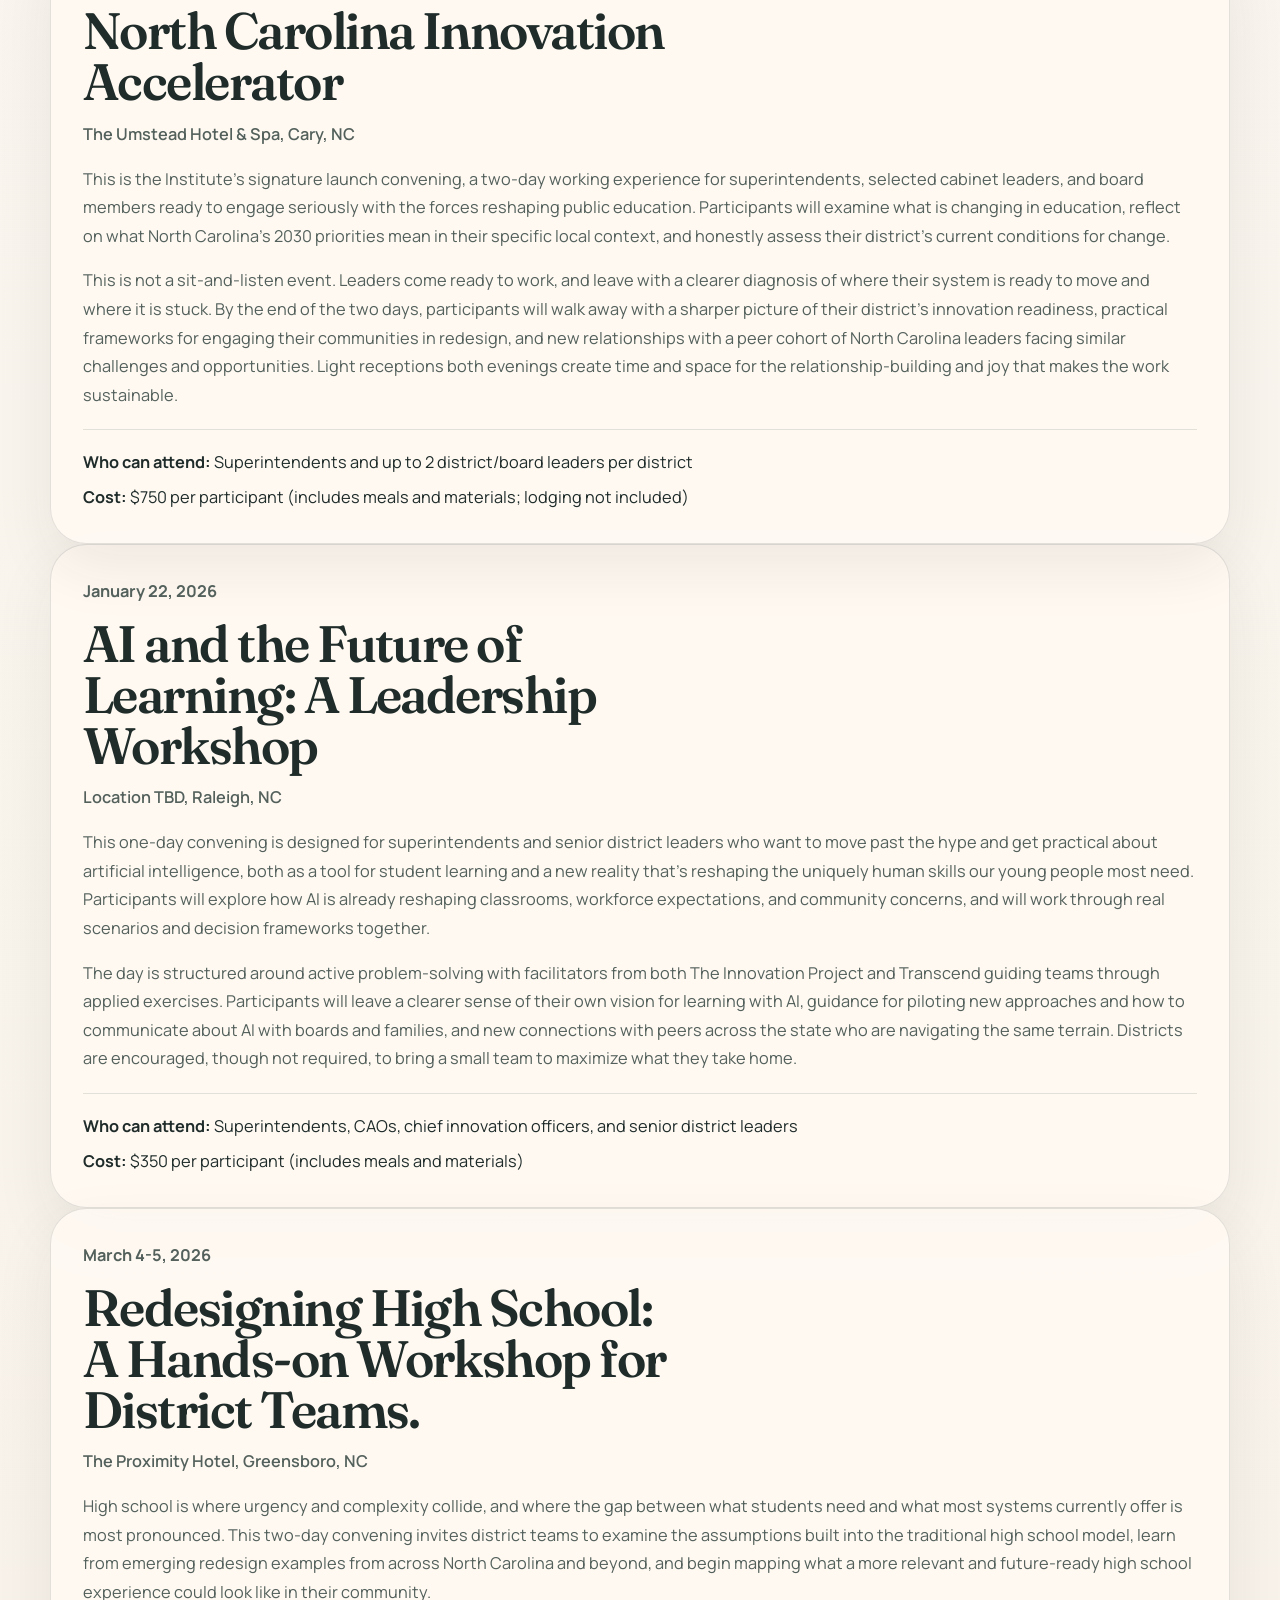
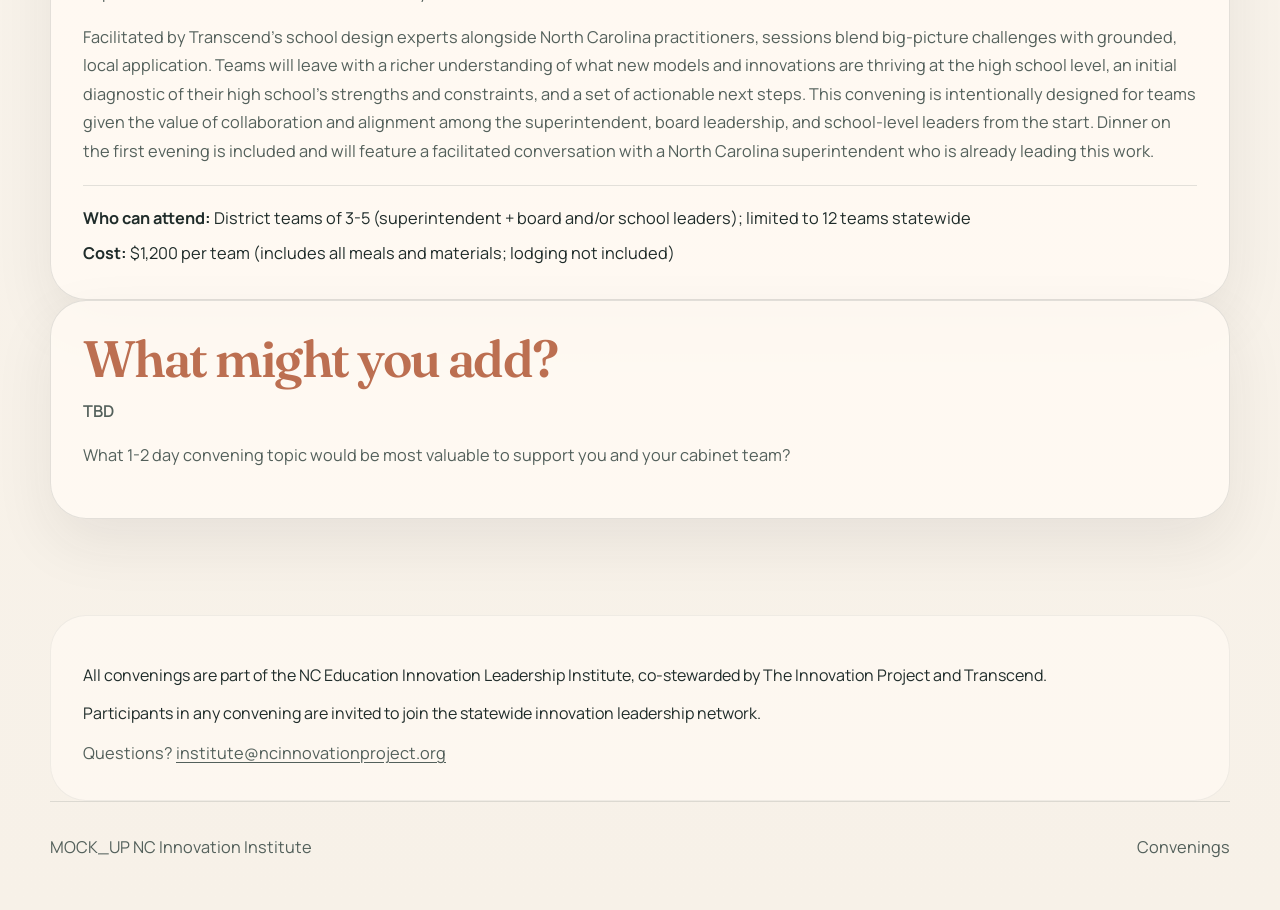
==== commit fdb35e0a: "Remove extra box" ====
--- a/pages/convenings.html
+++ b/pages/convenings.html
@@ -182,13 +182,6 @@
 
       </footer>
 
-            <article class="event-card" style="color: var(--rust);">
-              <h2>What might you add?</h2>
-              <p class="event-location">TBD</p>
-              <p>
-                What 1-2 day convening topic would be most valuable to support you and your cabinet team?
-              </p>
-            </article>
           </div>
     <script src="../script.js"></script>
   </body>
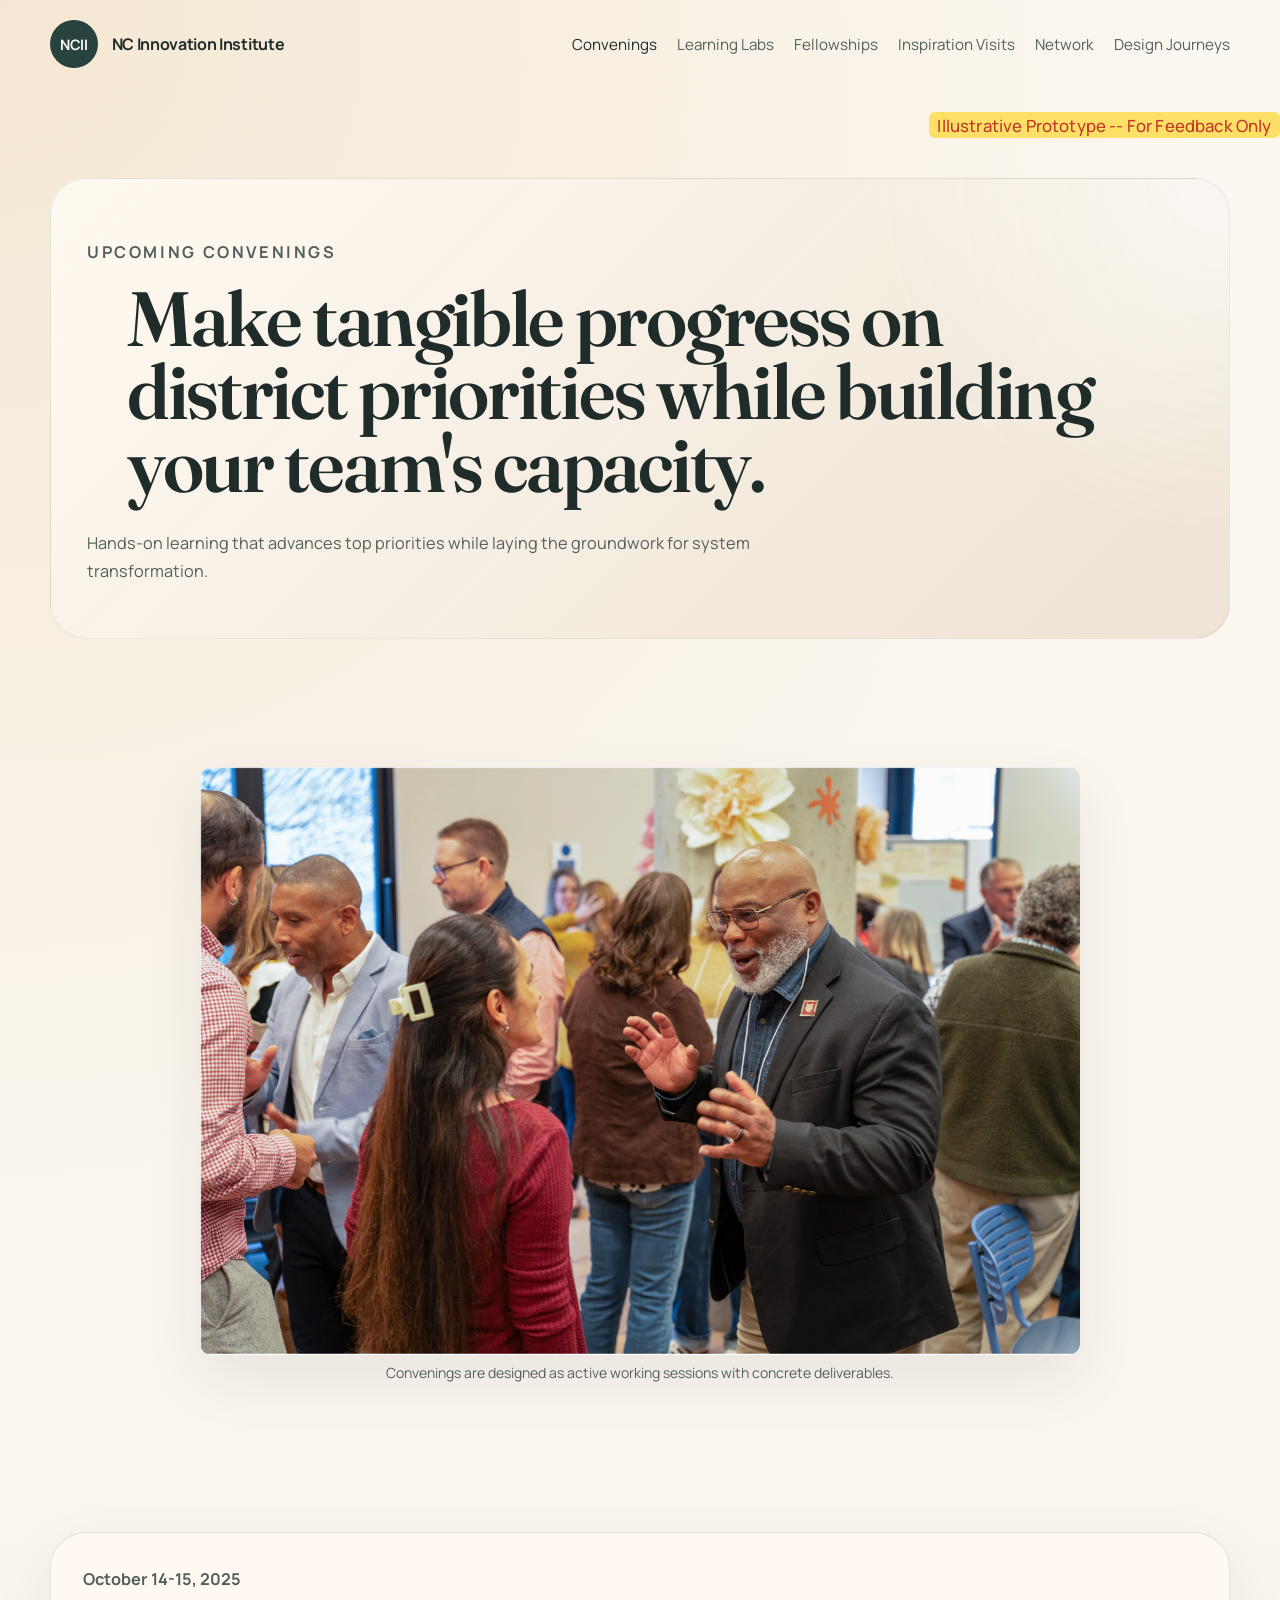
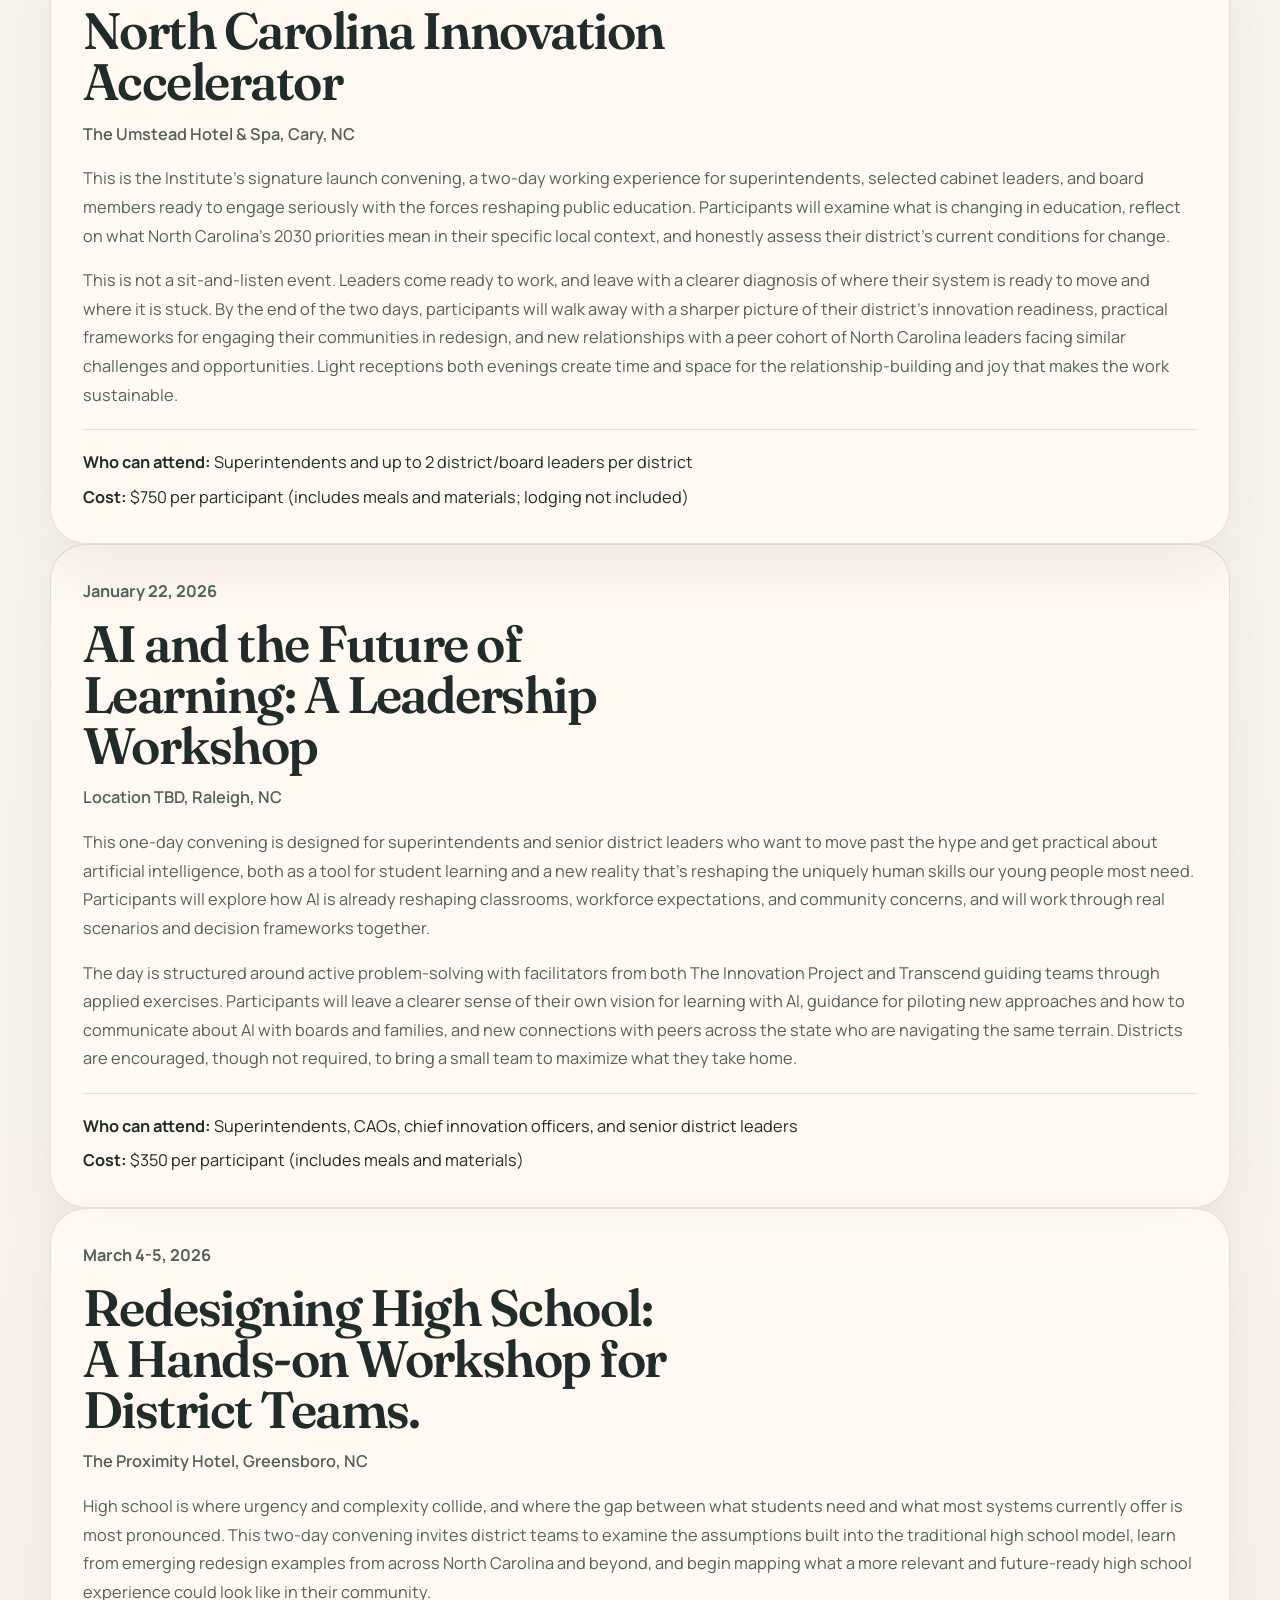
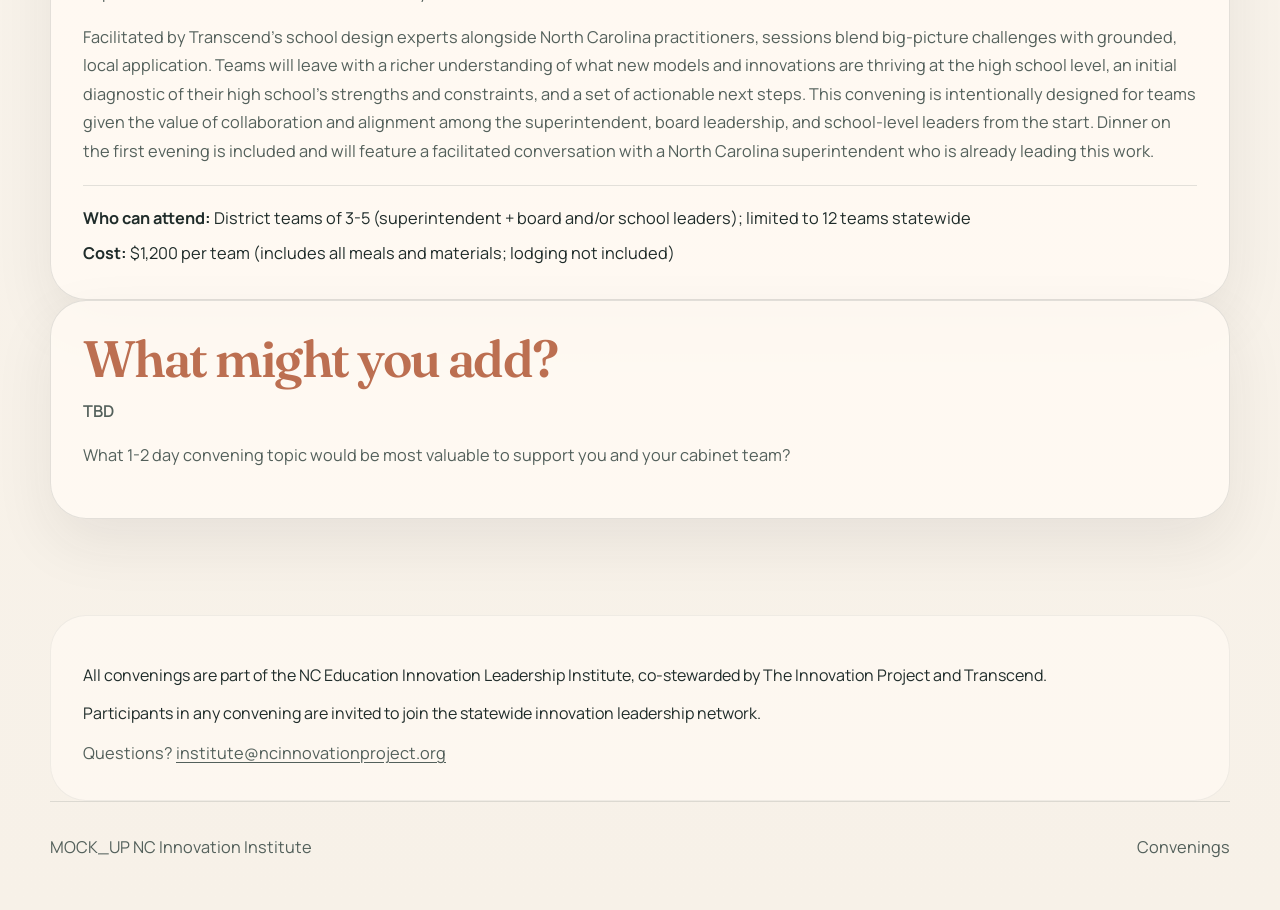
==== commit a0b32141: "Added Prototype language" ====
--- a/pages/convenings.html
+++ b/pages/convenings.html
@@ -22,7 +22,7 @@
         <button class="nav-toggle" type="button" aria-expanded="false" aria-controls="site-nav">
           Menu
         </button>
-        <nav id="site-nav" class="site-nav">
+        <nav id="site-nav" class="site-nav" style="position: relative;">
           <a href="./convenings.html">Convenings</a>
           <a href="./learning-labs.html">Learning Labs</a>
           <a href="./fellowships.html">Fellowships</a>
@@ -30,6 +30,10 @@
           <a href="./network.html">Network</a>
           <a href="./design-journeys.html">Design Journeys</a>
         </nav>
+      </header>
+      <div style="width: 100%; display: flex; justify-content: flex-end; position: relative; z-index: 10; margin-top: 1.5rem; margin-bottom: 0.5rem;">
+        <span style="display: inline-block; font-size: 1.05rem; color: #c0392b; font-family: 'Manrope', sans-serif; font-weight: 500; letter-spacing: 0.01em; background: #ffe066; border-radius: 6px; padding: 0.1em 0.5em;">Illustrative Prototype -- For Feedback Only</span>
+      </div>
       </header>
 
       <main>
@@ -41,12 +45,8 @@
             <h1 class="section-header-wide" style="text-align:left;">Make tangible progress on district priorities while building your team's capacity.</h1>
             <div class="page-intro">
               <p style="max-width: 100%; width: 100vw; white-space: normal;">
-                Hands-on learning that advances top priorities while laying the groundwork for system transformation.
-              </p>
-            </div>
-          </div>
+              Hands-on learning that advances top priorities while laying the groundwork for system transformation.
         </section>
-
         <section class="section">
           <div class="image-row">
             <figure class="full-width-photo">
@@ -56,14 +56,14 @@
                 class="full-width-image"
                 loading="lazy"
               />
-              <p class="image-caption">Convenings are designed as active working sessions with concrete deliverables.</p>
+              <p class="image-caption" style="margin-bottom: 0.25rem;">Convenings are designed as active working sessions with concrete deliverables.</p>
             </figure>
           </div>
         </section>
 
         <section class="section">
-          <div style="width:100vw; max-width:100vw; margin-left:calc(-50vw + 50%); margin-right:calc(-50vw + 50%); margin-top: -2.5rem;">
-            <p style="font-family: 'Fraunces', serif; font-style: italic; font-size: 2.2rem; font-weight: 400; text-align: center; margin: 0.5rem 0 1.5rem 0; letter-spacing: -0.01em; color: var(--rust);">Illustrative Examples Only</p>
+          <div style="width:100vw; max-width:100vw; margin-left:calc(-50vw + 50%); margin-right:calc(-50vw + 50%); margin-top: 0.1rem;">
+            
           </div>
           <div class="events-grid">
             <article class="event-card">
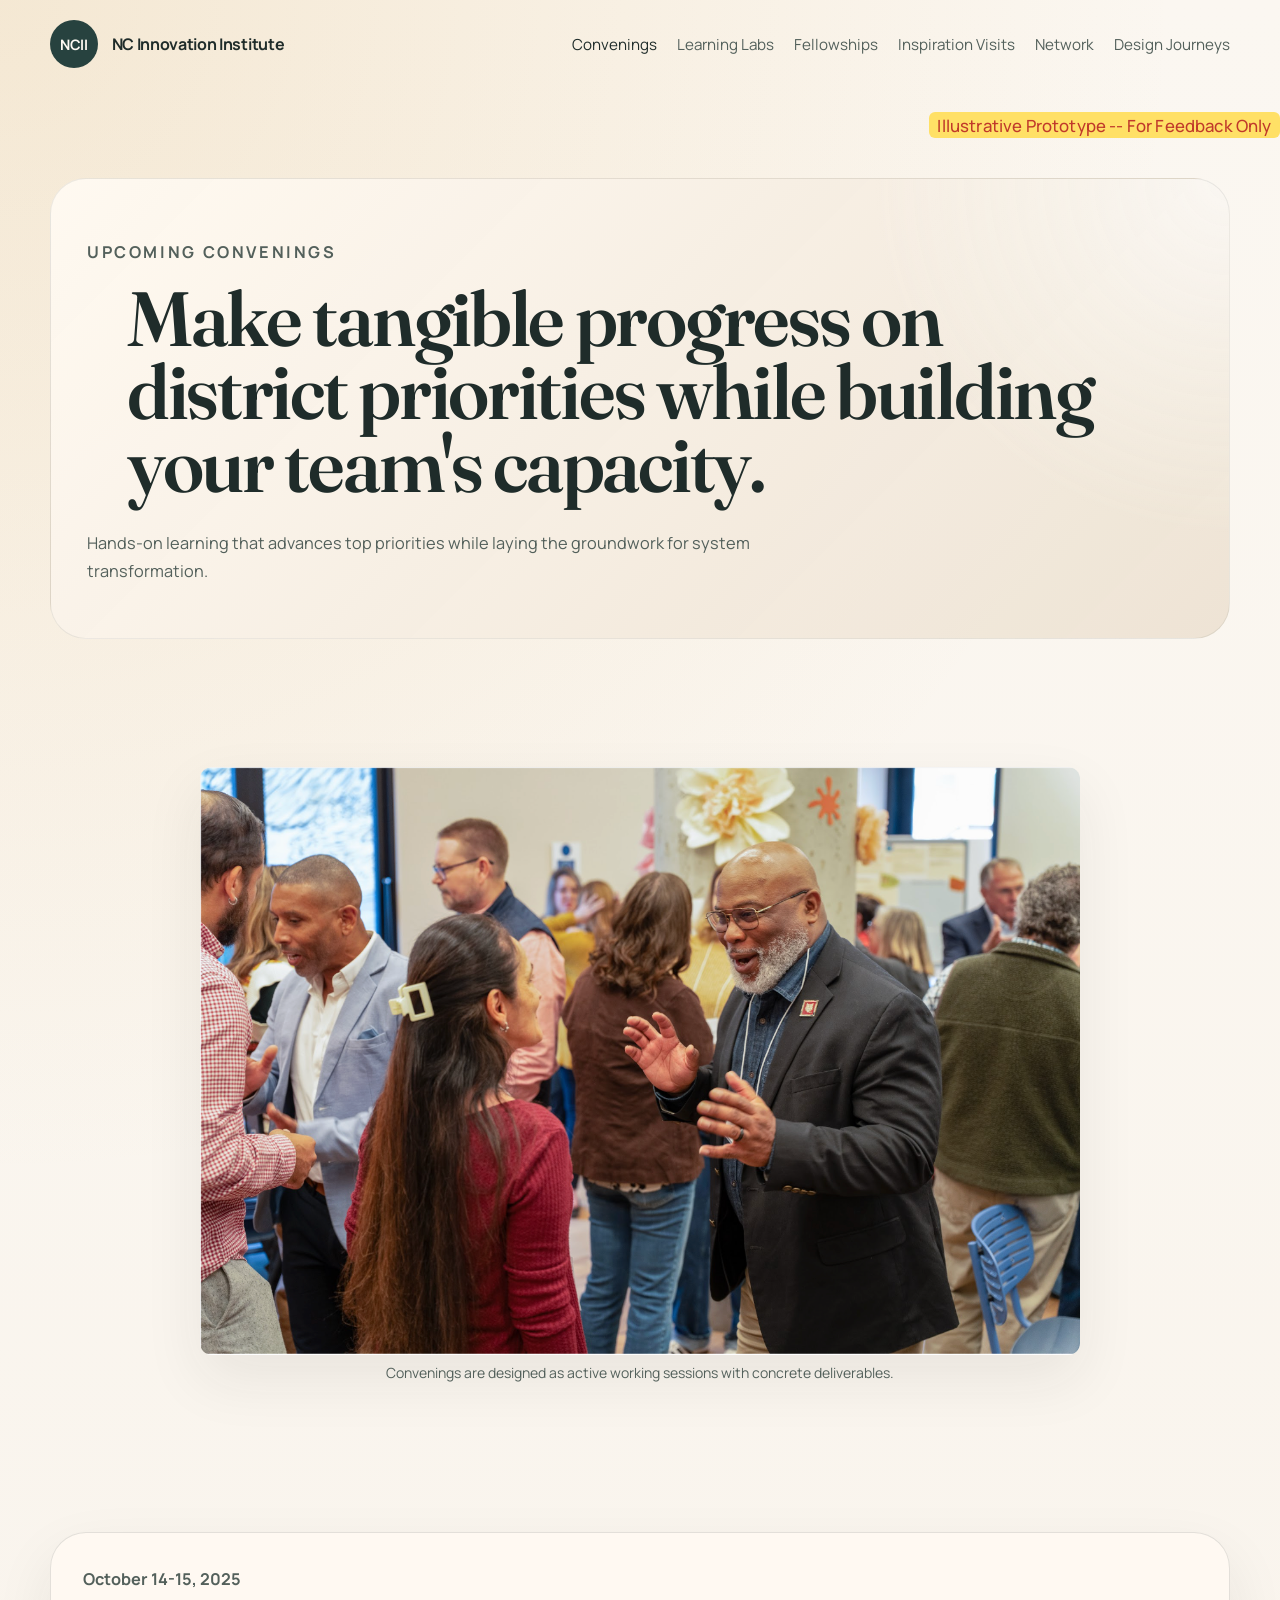
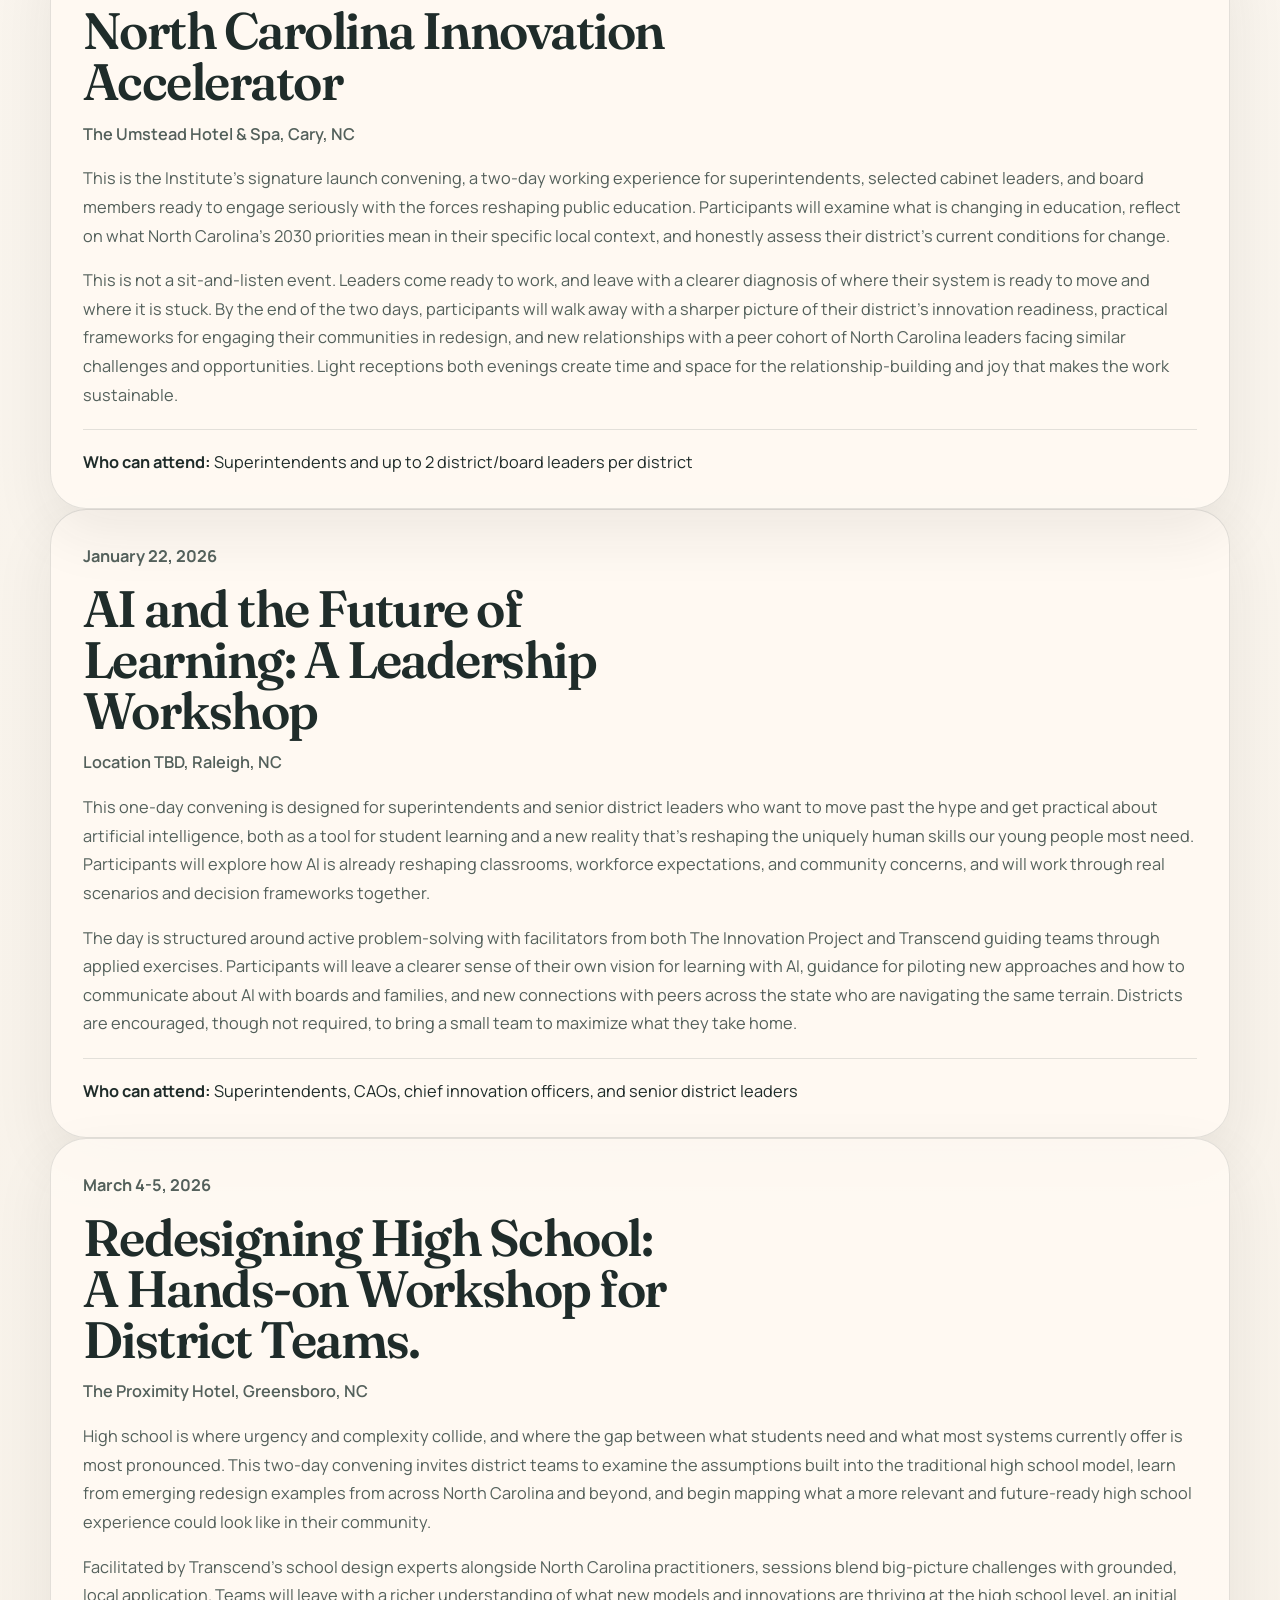
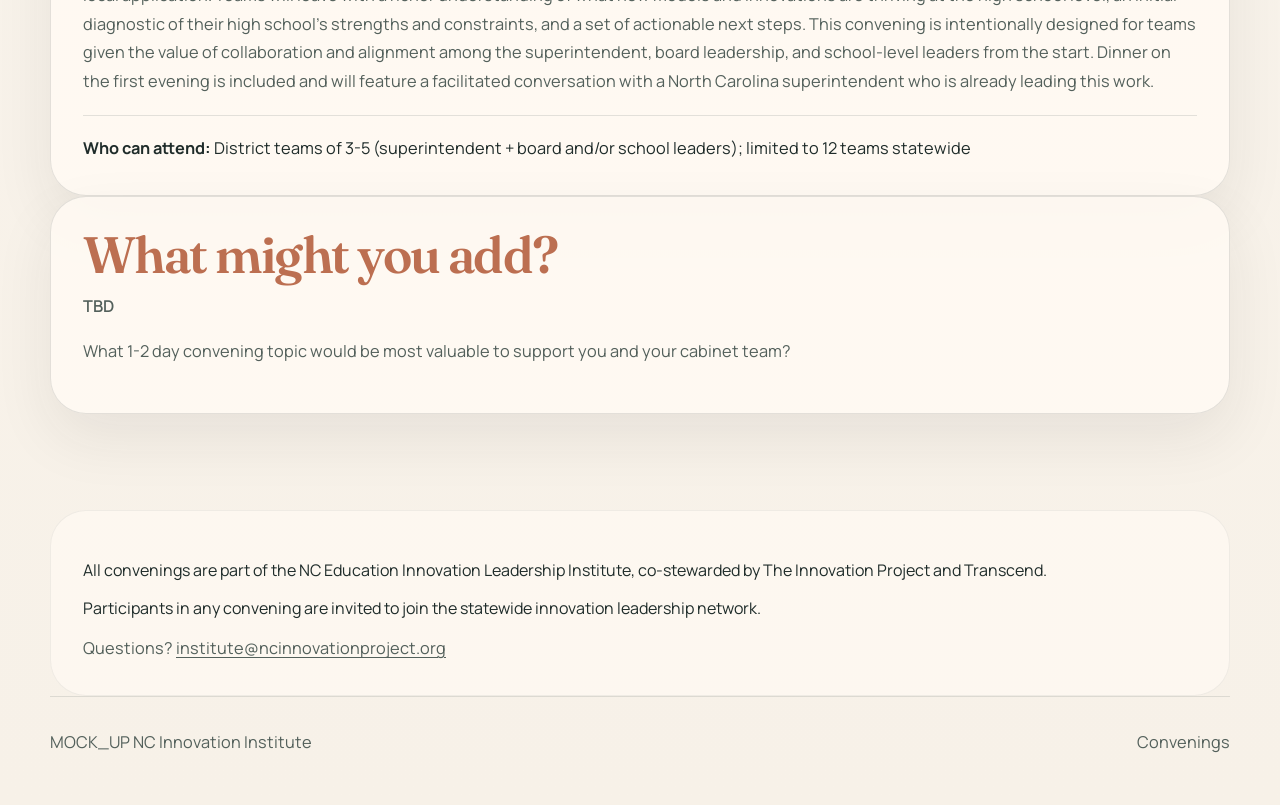
==== commit 3b4e7985: "Removed all cost data" ====
--- a/pages/convenings.html
+++ b/pages/convenings.html
@@ -89,7 +89,6 @@
               </p>
               <div class="event-meta">
                 <p><strong>Who can attend:</strong> Superintendents and up to 2 district/board leaders per district</p>
-                <p><strong>Cost:</strong> $750 per participant (includes meals and materials; lodging not included)</p>
               </div>
             </article>
         </div>
@@ -117,7 +116,6 @@
               </p>
               <div class="event-meta">
                 <p><strong>Who can attend:</strong> Superintendents, CAOs, chief innovation officers, and senior district leaders</p>
-                <p><strong>Cost:</strong> $350 per participant (includes meals and materials)</p>
               </div>
             </article>
 
@@ -146,7 +144,6 @@
               </p>
               <div class="event-meta">
                 <p><strong>Who can attend:</strong> District teams of 3-5 (superintendent + board and/or school leaders); limited to 12 teams statewide</p>
-                <p><strong>Cost:</strong> $1,200 per team (includes all meals and materials; lodging not included)</p>
               </div>
             </article>
               <article class="event-card" style="color: var(--rust);">
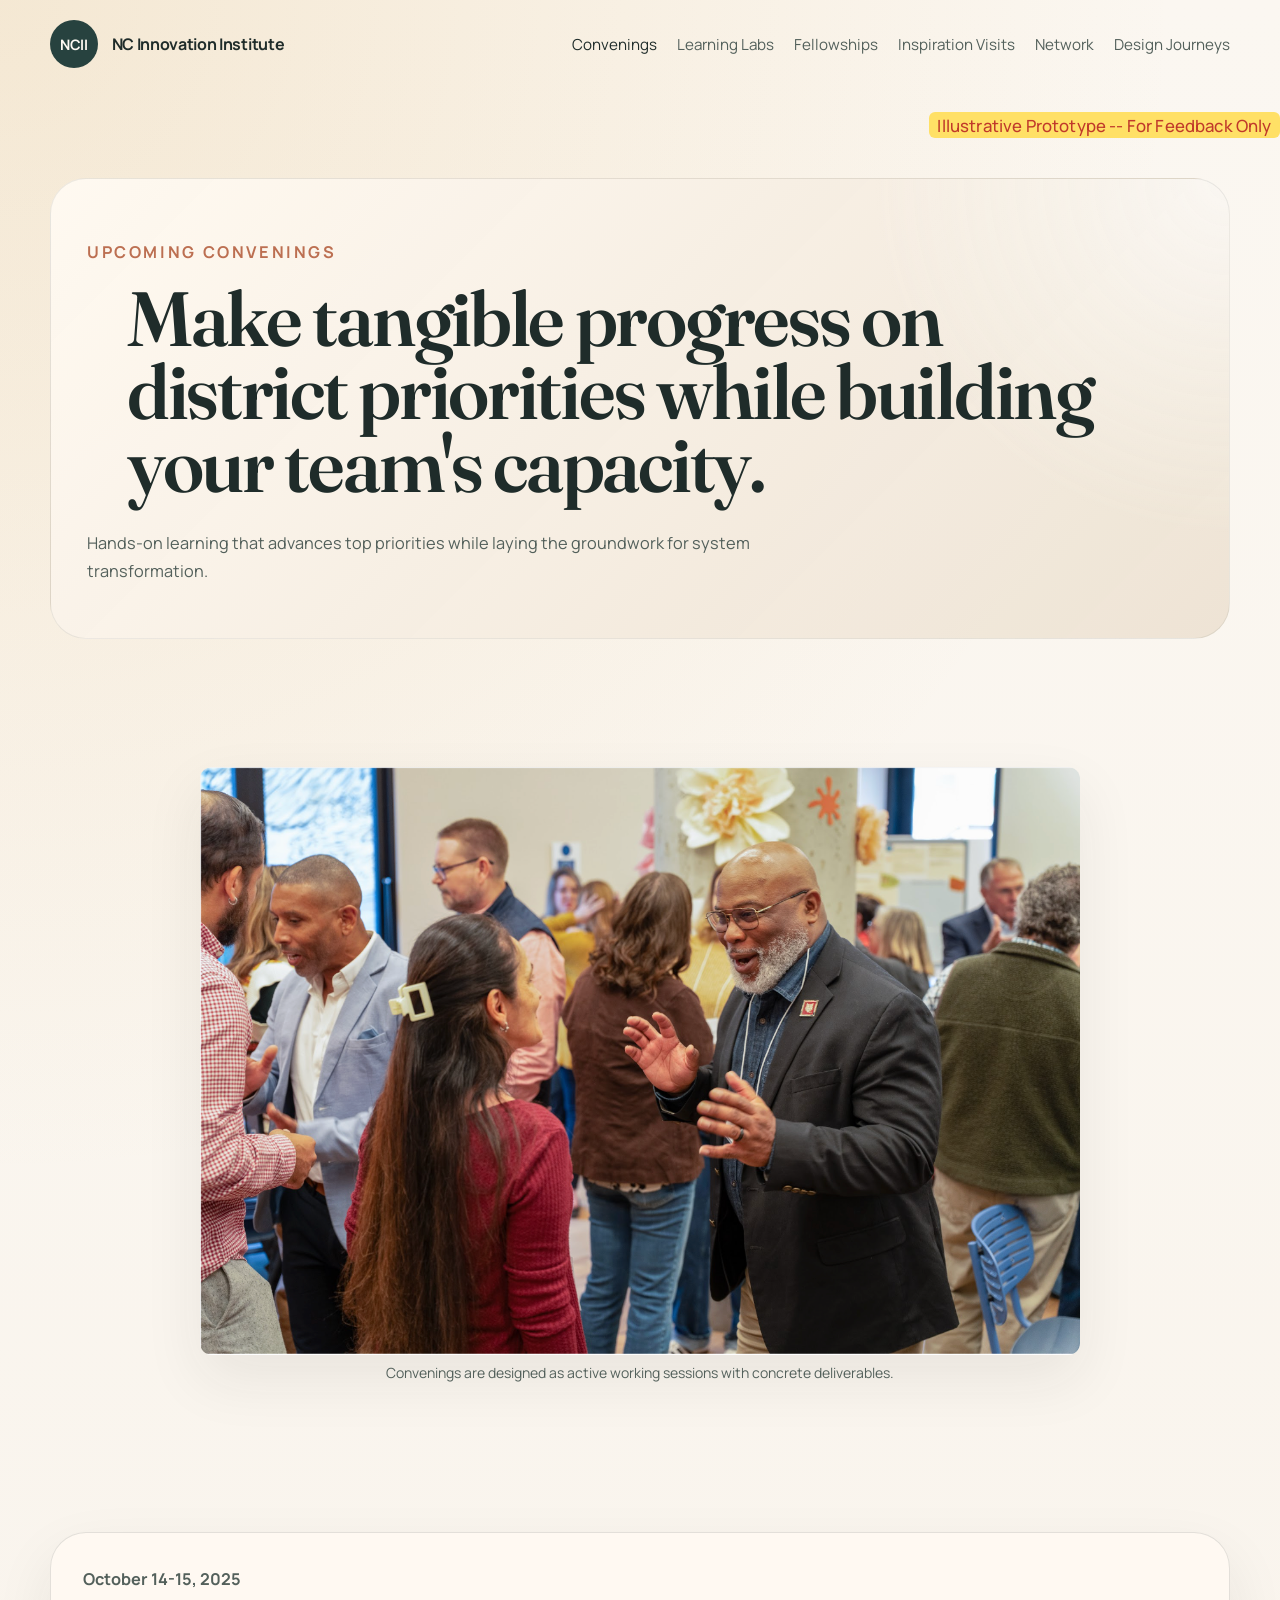
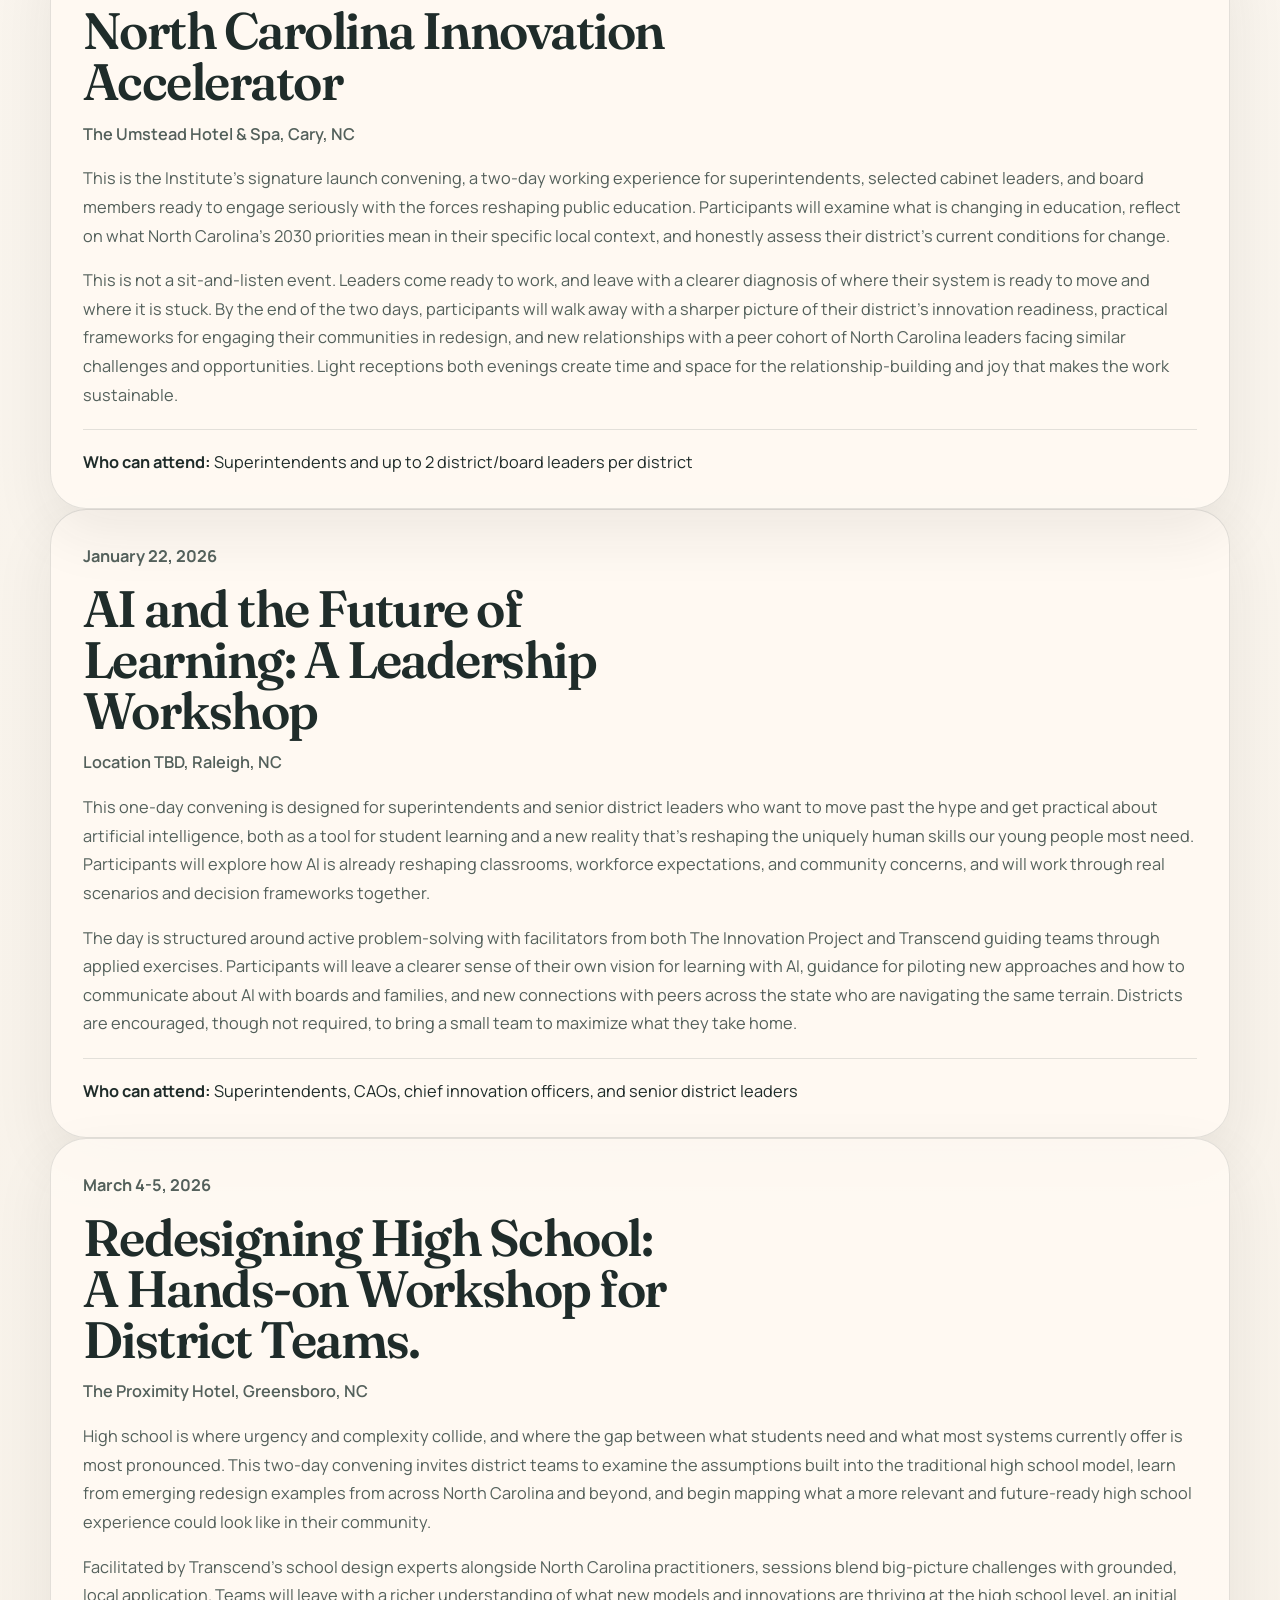
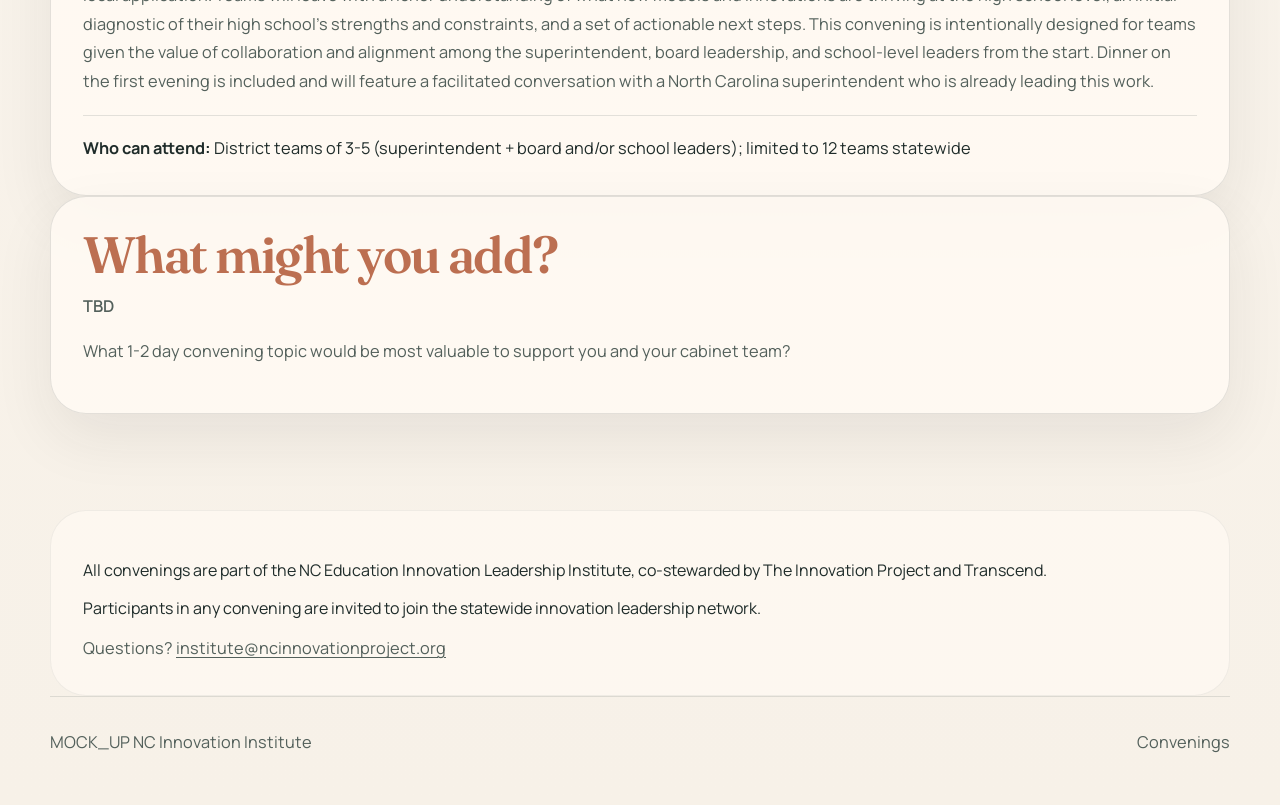
==== commit 43669e64: "final updates for now" ====
--- a/pages/convenings.html
+++ b/pages/convenings.html
@@ -40,7 +40,7 @@
         <section class="page-hero section">
           <div class="page-hero-panel accent-sand">
             <div class="page-intro">
-              <p class="eyebrow">Upcoming Convenings</p>
+              <p class="eyebrow" style="color: var(--rust);">Upcoming Convenings</p>
             </div>
             <h1 class="section-header-wide" style="text-align:left;">Make tangible progress on district priorities while building your team's capacity.</h1>
             <div class="page-intro">
--- a/styles.css
+++ b/styles.css
@@ -520,11 +520,13 @@
   gap: 1.5rem;
 }
 
+  
+  
 .stat-panel,
 .detail-card,
 .feature-grid article {
   padding: 1.5rem;
-  background: var(--surface);
+  background: linear-gradient(180deg, #dde7ee, #c7d8e3);
   border: 1px solid var(--line);
   border-radius: var(--radius-lg);
   box-shadow: var(--shadow);
